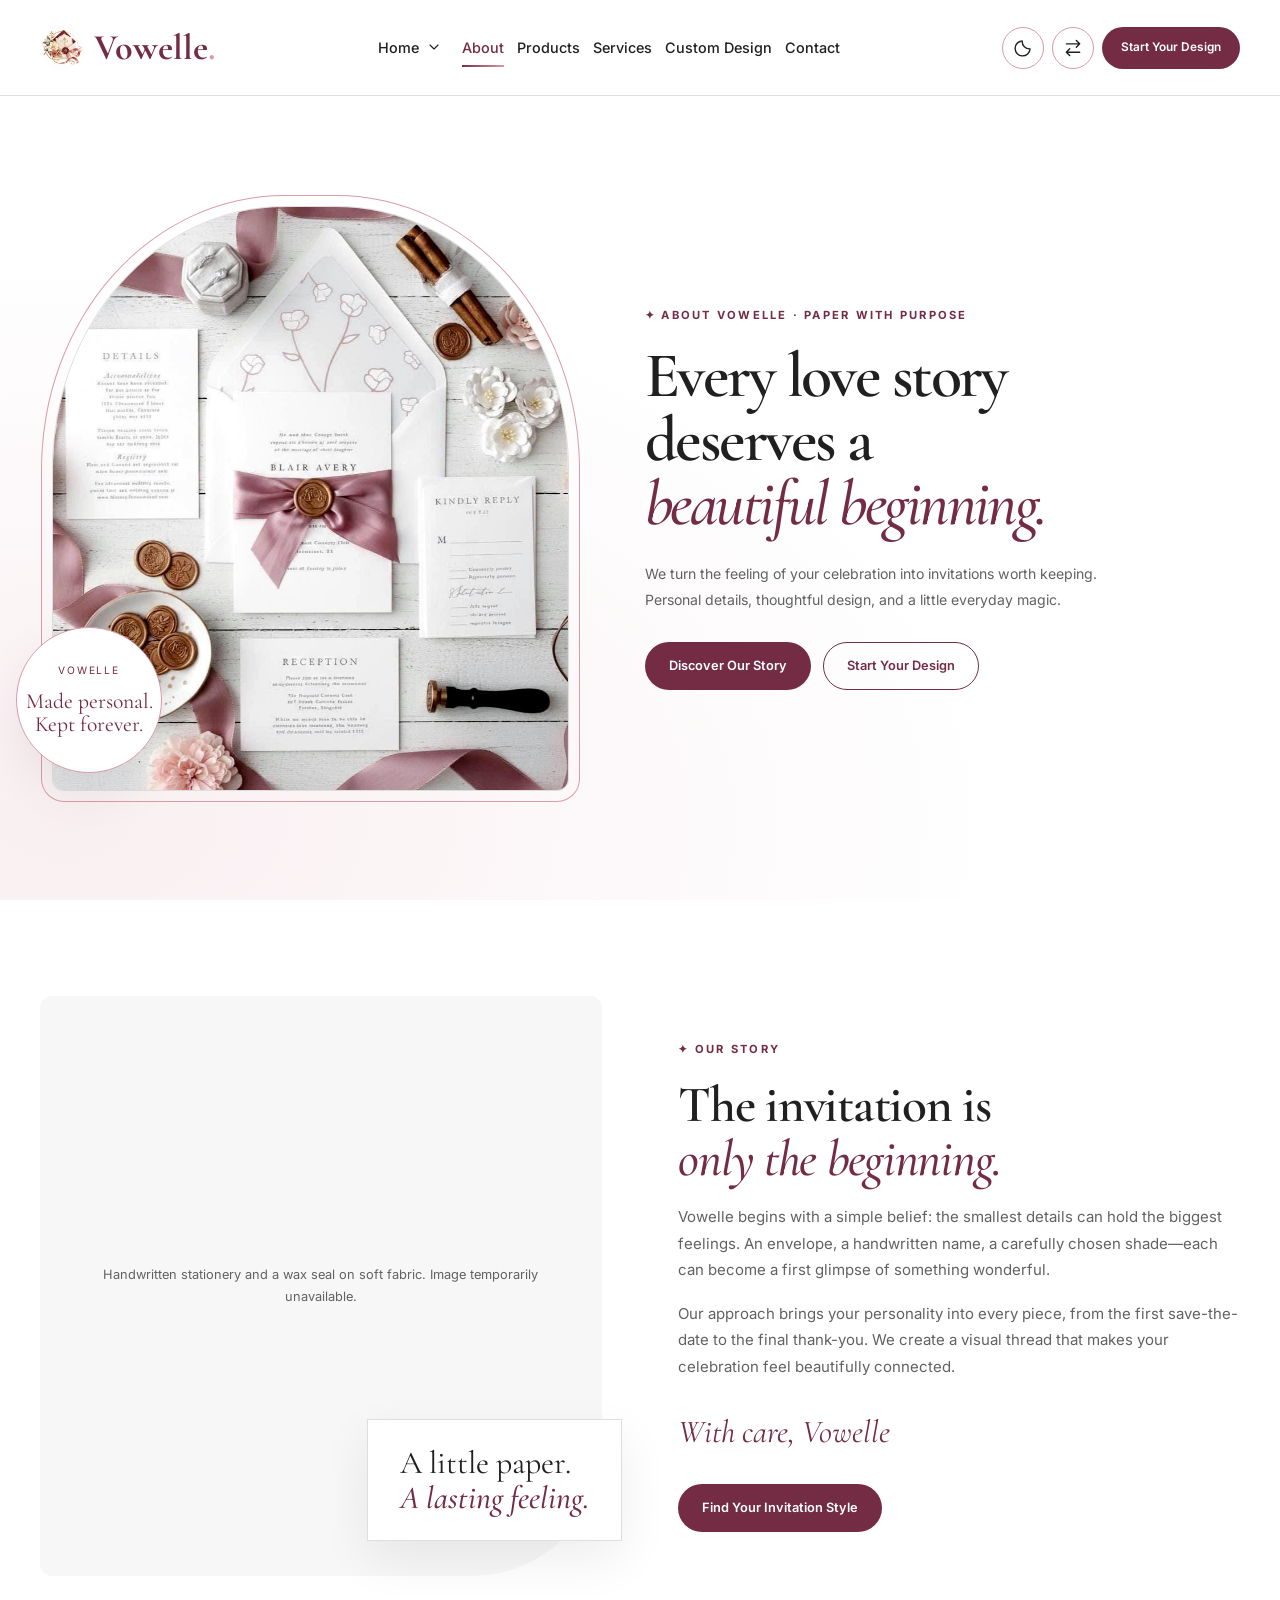
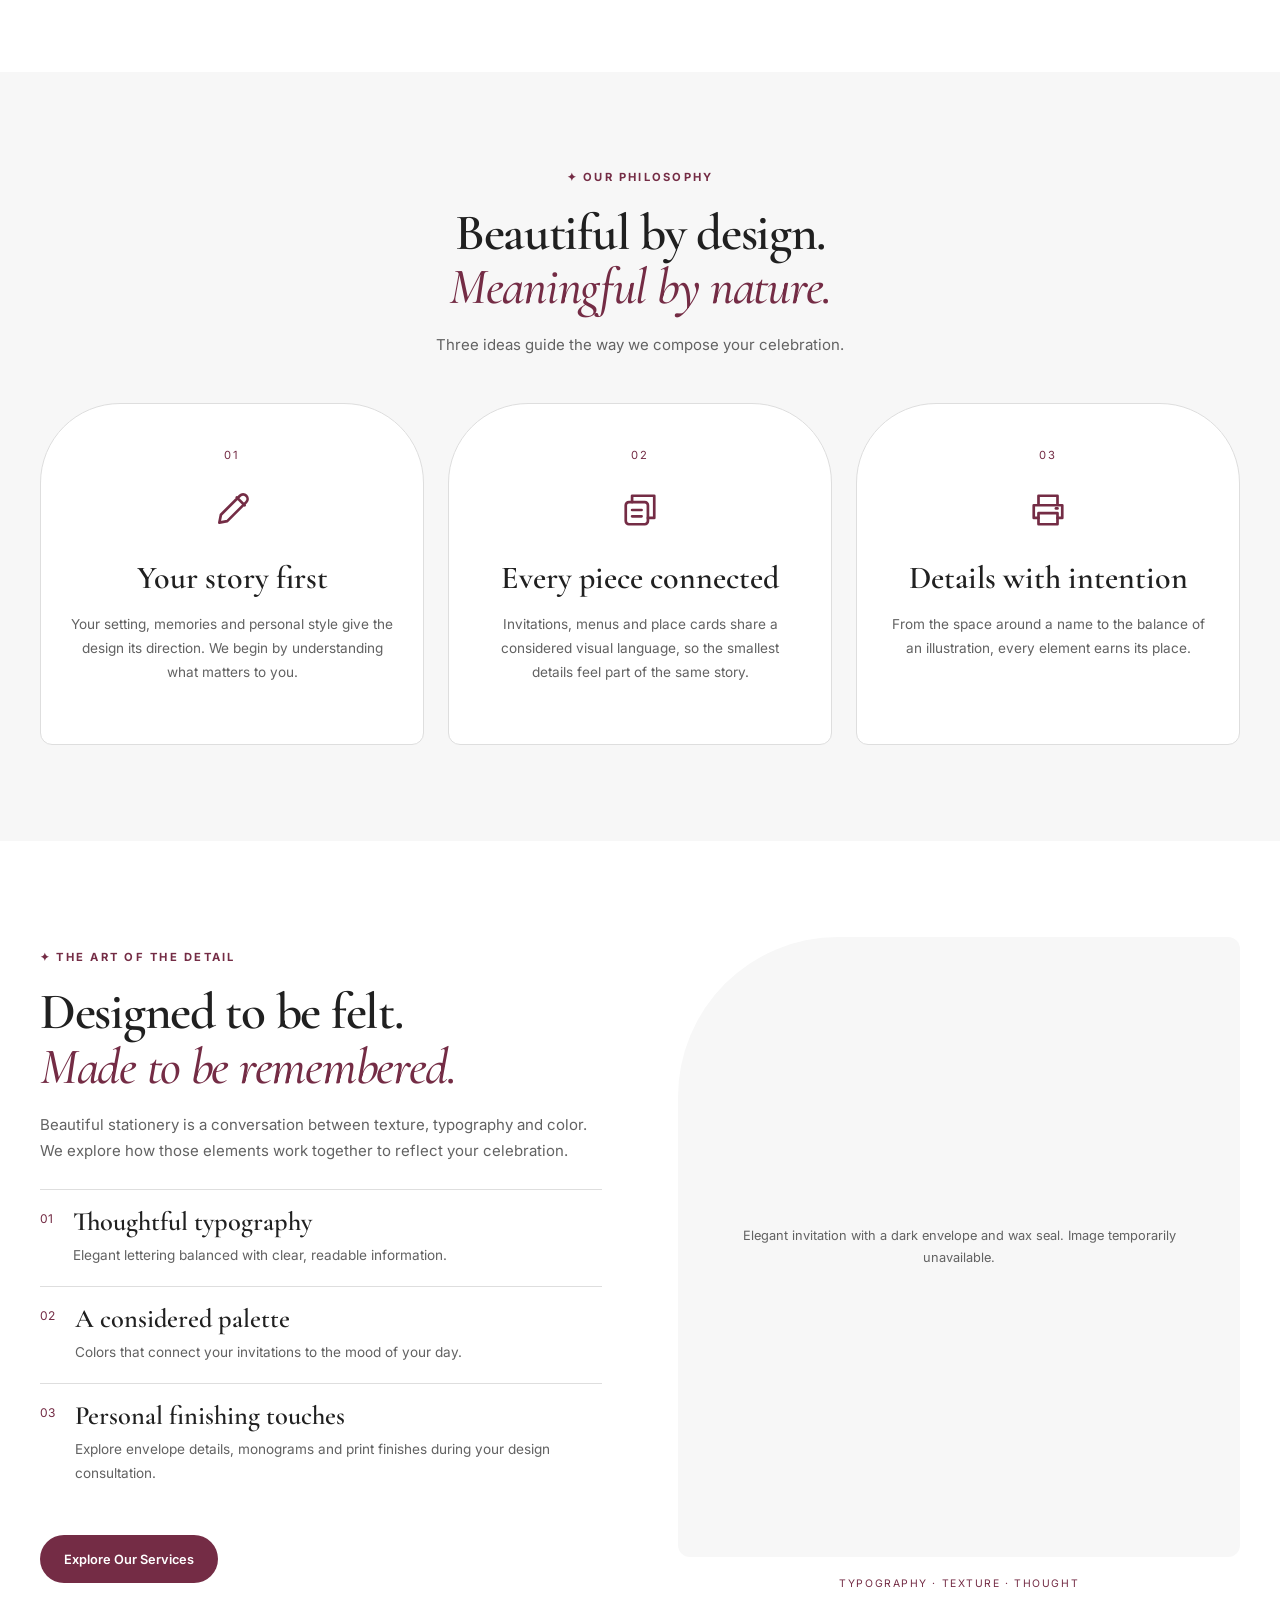
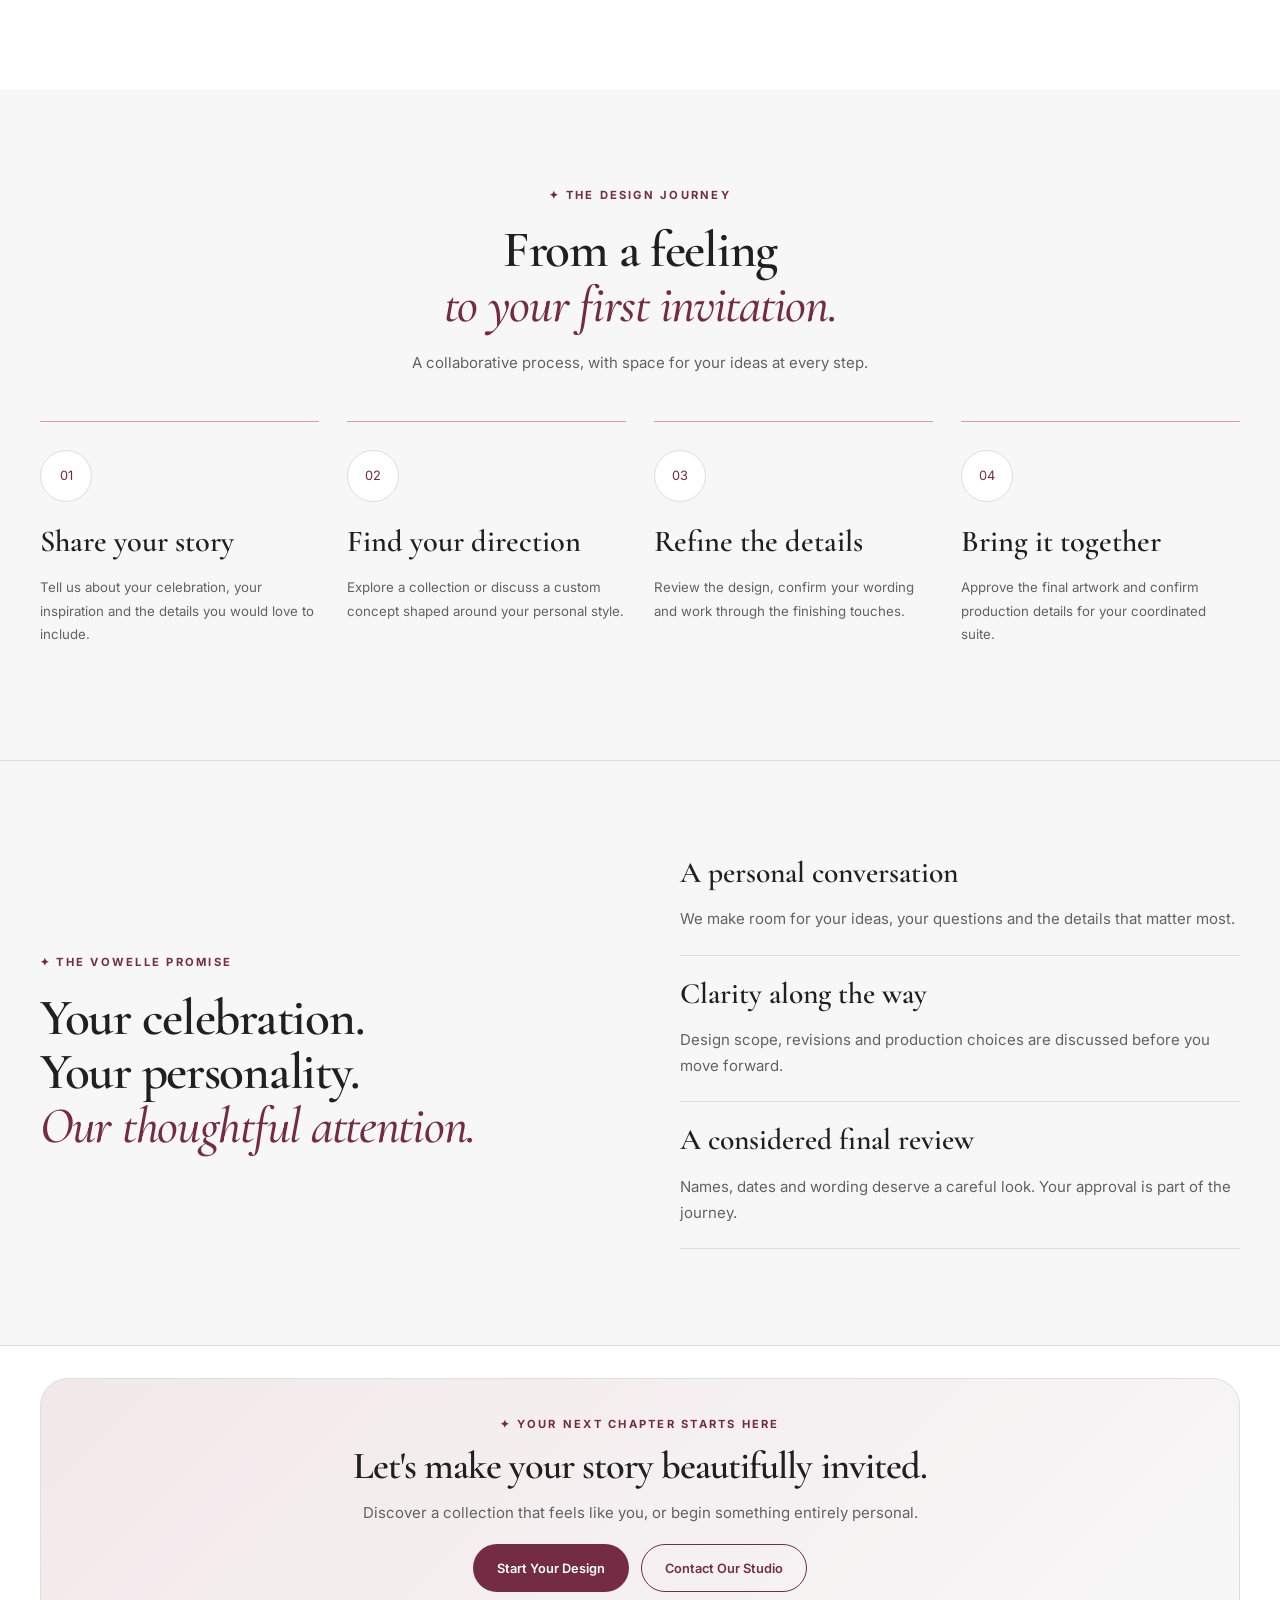
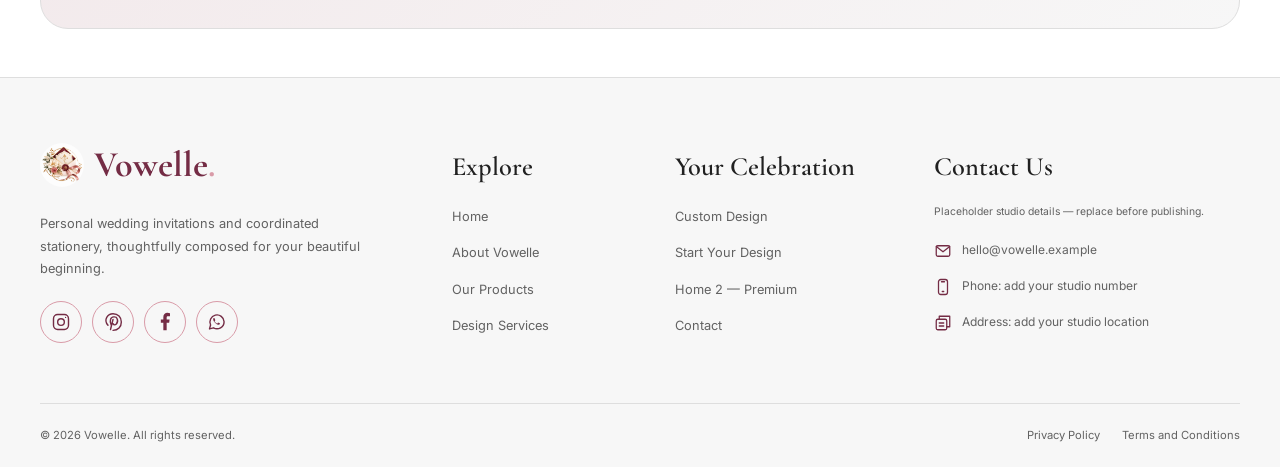
==== about.html @ f55ab5c3 "Vowelle wesite" ====
<!DOCTYPE html>
<html lang="en" dir="ltr" data-theme="light">

<head>
    <meta charset="UTF-8">
    <meta name="viewport" content="width=device-width, initial-scale=1">
    <meta name="description"
        content="Discover the story, design philosophy and thoughtful craft behind Vowelle wedding invitations and coordinated stationery.">
    <meta name="theme-color" content="#742C45">
    <title>About Vowelle — The Heart Behind Your Invitation</title>
    <link rel="icon" type="image/png" href="images/logo.png">
    <link rel="preconnect" href="https://fonts.googleapis.com">
    <link rel="preconnect" href="https://fonts.gstatic.com" crossorigin>
    <link
        href="https://fonts.googleapis.com/css2?family=Cormorant+Garamond:wght@400;500;600;700&family=Inter:wght@400;500;600;700&display=swap"
        rel="stylesheet">
    <link rel="stylesheet" href="about.css">
    <script src="about.js" defer></script>
</head>

<body>
    <a class="skip-link" href="#main">Skip to content</a>
    <!-- Shared inline SVG shapes -->
    <svg class="svg-library" xmlns="http://www.w3.org/2000/svg" aria-hidden="true">
        <symbol id="logo" viewBox="0 0 64 64">
            <rect x="7" y="24" width="50" height="32" rx="5" fill="none" stroke="currentColor" stroke-width="2.3" />
            <path d="m8 27 24 17 24-17M8 53l17-15m31 15L39 38" fill="none" stroke="currentColor" stroke-width="2.3" />
            <path d="M32 25V8m0 11C18 19 19 5 32 12m0 4C46 16 45 3 32 9" fill="none" stroke="var(--secondary)"
                stroke-width="2.3" stroke-linecap="round" stroke-linejoin="round" />
        </symbol>
        <symbol id="arrow" viewBox="0 0 24 24">
            <path d="M4 12h16m-6-6 6 6-6 6" />
        </symbol>
        <symbol id="chevron" viewBox="0 0 24 24">
            <path d="m6 9 6 6 6-6" />
        </symbol>
        <symbol id="sun" viewBox="0 0 24 24">
            <circle cx="12" cy="12" r="4" />
            <path d="M12 2v2m0 16v2M2 12h2m16 0h2M5 5l1.5 1.5m11 11L19 19M5 19l1.5-1.5m11-11L19 5" />
        </symbol>
        <symbol id="moon" viewBox="0 0 24 24">
            <path d="M20.5 13A9 9 0 0 1 11 3.5 9 9 0 1 0 20.5 13Z" />
        </symbol>
        <symbol id="direction" viewBox="0 0 24 24">
            <path d="M4 7h16m-4-4 4 4-4 4M20 17H4m4-4-4 4 4 4" />
        </symbol>
        <symbol id="menu" viewBox="0 0 24 24">
            <path d="M4 6h16M4 12h16M4 18h16" />
        </symbol>
        <symbol id="pen" viewBox="0 0 24 24">
            <path d="m15 4 5 5M4 20l5-1L21 7a2 2 0 0 0-4-4L5 15l-1 5Z" />
        </symbol>
        <symbol id="suite" viewBox="0 0 24 24">
            <rect x="3" y="7" width="14" height="14" rx="2" />
            <path d="M7 7V3h14v14h-4M7 12h6M7 16h6" />
        </symbol>
        <symbol id="phone" viewBox="0 0 24 24">
            <rect x="6" y="2" width="12" height="20" rx="3" />
            <path d="M10 5h4M11 18h2" />
        </symbol>
        <symbol id="print" viewBox="0 0 24 24">
            <path d="M6 9V3h12v6M6 17H3V9h18v8h-3" />
            <rect x="6" y="14" width="12" height="7" />
            <path d="M17 11h1" />
        </symbol>
        <symbol id="mail" viewBox="0 0 24 24">
            <rect x="3" y="5" width="18" height="14" rx="2" />
            <path d="m3 6 9 7 9-7" />
        </symbol>
        <symbol id="instagram" viewBox="0 0 24 24">
            <rect x="3" y="3" width="18" height="18" rx="5" />
            <circle cx="12" cy="12" r="4" />
            <circle cx="17.5" cy="6.5" r=".8" fill="currentColor" stroke="none" />
        </symbol>
        <symbol id="pinterest" viewBox="0 0 24 24">
            <path
                d="M9 21l3-12m-2 7c-1-2-2-4-1-7 1-4 7-4 8-1 2 5-3 10-5 6M6 16C0 9 6 2 12 2c6 0 10 4 10 10s-4 10-10 10" />
        </symbol>
        <symbol id="facebook" viewBox="0 0 24 24">
            <path d="M14 22v-9h3l.5-4H14V6.5c0-1 .5-1.5 1.5-1.5H18V1.5L15 1c-3 0-5 2-5 5v3H7v4h3v9" fill="currentColor"
                stroke="none" />
        </symbol>
        <symbol id="whatsapp" viewBox="0 0 24 24">
          <path d="M20.5 11.6a8.5 8.5 0 0 1-12.7 7.4L3 20.3l1.3-4.7A8.5 8.5 0 1 1 20.5 11.6Z"
                fill="none"
                stroke="currentColor"
                stroke-width="1.7"
                stroke-linecap="round"
                stroke-linejoin="round"/>
          <path d="M8.3 7.3c-.3 0-.9.5-.9 1.4 0 2.5 3.4 6 6 6.6.9.2 1.8-.3 2.1-1 .1-.3.1-.5-.2-.7l-1.6-.8c-.3-.1-.4-.1-.6.2l-.6.7c-.2.2-.4.2-.7.1-1-.4-2.2-1.5-2.6-2.3-.1-.3-.1-.4.1-.6l.5-.6c.2-.2.2-.4.1-.6l-.7-1.9c-.2-.4-.5-.5-.9-.5Z"
                fill="currentColor"
                stroke="none"/>
        </symbol>
    </svg>
    <header class="site-header" id="siteHeader">
        <div class="header-inner container">
            <a class="brand" href="index.html" aria-label="Vowelle home">
                <img class="brand-logo" src="images/logo.png" alt="" aria-hidden="true">
                <span class="brand-copy">
                    <strong>Vowelle<span>.</span></strong>
                    <small>Your Story, Beautifully Invited.</small>
                </span>
            </a>
            <nav class="navigation" id="navigation" aria-label="Main navigation">
                <div class="home-group">
                    <a class="nav-link" href="index.html">Home</a>
                    <button class="dropdown-toggle" id="homeToggle" type="button" aria-label="Open Home pages"
                        aria-expanded="false" aria-controls="homeDropdown">
                        <svg class="icon" aria-hidden="true">
                            <use href="#chevron" />
                        </svg>
                    </button>
                    <div class="home-dropdown" id="homeDropdown" hidden>
                        <a href="index.html">Home 1 — Classic</a>
                        <a href="home2.html">Home 2 — Premium <span class="badge">PREMIUM</span></a>
                    </div>
                </div>
                <a class="nav-link active" href="about.html" aria-current="page">About</a>
                <a class="nav-link" href="products.html">Products</a>
                <a class="nav-link" href="service.html">Services</a>
                <a class="nav-link" href="custom-design.html">Custom Design</a>
                <a class="nav-link" href="contact.html">Contact</a>
                <a class="button primary mobile-nav-cta" href="start-design.html">Start Your Design</a>
            </nav>
            <div class="header-actions">
                <button class="icon-button" id="themeToggle" type="button" aria-label="Switch to dark mode"
                    aria-pressed="false">
                    <svg class="icon" aria-hidden="true">
                        <use id="themeIcon" href="#moon" />
                    </svg>
                </button>
                <button class="icon-button" id="directionToggle" type="button"
                    aria-label="Switch to right-to-left layout" aria-pressed="false" title="LTR">
                    <svg class="icon" aria-hidden="true">
                        <use href="#direction" />
                    </svg>
                </button>
                <a class="button primary header-cta" href="start-design.html">Start Your Design</a>
                <button class="icon-button mobile-toggle" id="menuToggle" type="button" aria-label="Open navigation"
                    aria-expanded="false" aria-controls="navigation">
                    <svg class="icon" aria-hidden="true">
                        <use href="#menu" />
                    </svg>
                </button>
            </div>
        </div>
    </header>
    <main id="main">
        <!-- 1. Full-viewport hero -->
        <section class="about-hero" aria-labelledby="heroTitle">
            <div class="container about-hero-grid">
                <div class="about-hero-copy">
                    <p class="eyebrow">✦ About Vowelle · Paper with purpose</p>
                    <h1 id="heroTitle">Every love story<br>deserves a<br><em>beautiful beginning.</em></h1>
                    <p class="lead">We turn the feeling of your celebration into invitations worth keeping. Personal
                        details, thoughtful design, and a little everyday magic.</p>
                    <div class="button-row"><a class="button primary" href="#our-story">Discover Our Story</a><a
                            class="button secondary" href="start-design.html">Start Your Design</a></div>
                </div>
                <div class="about-hero-art">
                    <div class="image-wrap about-hero-photo"><img
                            src="./images/luxy wed.jpg"
                            alt="Elegant wedding invitation with delicate lettering and a wax seal" width="1000"
                            height="1200" fetchpriority="high"></div>
                    <div class="about-seal" aria-hidden="true">VOWELLE<span>Made personal.<br>Kept forever.</span></div>
                </div>
            </div>
        </section>
        <!-- 2. Our story -->
        <section class="section" id="our-story" aria-labelledby="storyTitle">
            <div class="container about-split">
                <div class="story-composition reveal">
                    <div class="image-wrap story-photo"><img
                            src="https://images.pexels.com/photos/10633532/pexels-photo-10633532.jpeg?auto=compress&amp;cs=tinysrgb&amp;w=1400"
                            alt="Handwritten stationery and a wax seal on soft fabric" width="1000" height="1200"
                            loading="lazy"></div>
                    <div class="story-label">A little paper.<br><em>A lasting feeling.</em></div>
                </div>
                <div class="reveal">
                    <p class="eyebrow">✦ Our story</p>
                    <h2 id="storyTitle">The invitation is<br><em>only the beginning.</em></h2>
                    <p>Vowelle begins with a simple belief: the smallest details can hold the biggest feelings. An
                        envelope, a handwritten name, a carefully chosen shade—each can become a first glimpse of
                        something wonderful.</p>
                    <p>Our approach brings your personality into every piece, from the first save-the-date to the final
                        thank-you. We create a visual thread that makes your celebration feel beautifully connected.</p>
                    <div class="signature">With care, Vowelle</div>
                    <a class="button primary" href="products.html">Find Your Invitation Style</a>
                </div>
            </div>
        </section>
        <!-- 3. Design philosophy -->
        <section class="section soft-section" aria-labelledby="philosophyTitle">
            <div class="container">
                <div class="section-heading centered reveal">
                    <p class="eyebrow">✦ Our philosophy</p>
                    <h2 id="philosophyTitle">Beautiful by design.<br><em>Meaningful by nature.</em></h2>
                    <p>Three ideas guide the way we compose your celebration.</p>
                </div>
                <div class="about-three grid">
                    <article class="principle reveal"><span class="principle-number">01</span><svg class="service-icon"
                            aria-hidden="true">
                            <use href="#pen" />
                        </svg>
                        <h3>Your story first</h3>
                        <p>Your setting, memories and personal style give the design its direction. We begin by
                            understanding what matters to you.</p>
                    </article>
                    <article class="principle reveal"><span class="principle-number">02</span><svg class="service-icon"
                            aria-hidden="true">
                            <use href="#suite" />
                        </svg>
                        <h3>Every piece connected</h3>
                        <p>Invitations, menus and place cards share a considered visual language, so the smallest
                            details feel part of the same story.</p>
                    </article>
                    <article class="principle reveal"><span class="principle-number">03</span><svg class="service-icon"
                            aria-hidden="true">
                            <use href="#print" />
                        </svg>
                        <h3>Details with intention</h3>
                        <p>From the space around a name to the balance of an illustration, every element earns its
                            place.</p>
                    </article>
                </div>
            </div>
        </section>
        <!-- 4. The craft -->
        <section class="section" aria-labelledby="craftTitle">
            <div class="container about-split">
                <div class="reveal">
                    <p class="eyebrow">✦ The art of the detail</p>
                    <h2 id="craftTitle">Designed to be felt.<br><em>Made to be remembered.</em></h2>
                    <p>Beautiful stationery is a conversation between texture, typography and color. We explore how
                        those elements work together to reflect your celebration.</p>
                    <ul class="craft-list">
                        <li><span>01</span>
                            <div>
                                <h3>Thoughtful typography</h3>
                                <p>Elegant lettering balanced with clear, readable information.</p>
                            </div>
                        </li>
                        <li><span>02</span>
                            <div>
                                <h3>A considered palette</h3>
                                <p>Colors that connect your invitations to the mood of your day.</p>
                            </div>
                        </li>
                        <li><span>03</span>
                            <div>
                                <h3>Personal finishing touches</h3>
                                <p>Explore envelope details, monograms and print finishes during your design
                                    consultation.</p>
                            </div>
                        </li>
                    </ul><a class="button primary" href="service.html">Explore Our Services</a>
                </div>
                <div class="craft-composition reveal">
                    <div class="image-wrap craft-photo"><img
                            src="https://images.pexels.com/photos/13106764/pexels-photo-13106764.jpeg?auto=compress&amp;cs=tinysrgb&amp;w=1400"
                            alt="Elegant invitation with a dark envelope and wax seal" width="1000" height="1200"
                            loading="lazy"></div><span class="craft-caption">Typography · Texture · Thought</span>
                </div>
            </div>
        </section>
        <!-- 5. Design journey -->
        <section class="section soft-section" aria-labelledby="processTitle">
            <div class="container">
                <div class="section-heading centered reveal">
                    <p class="eyebrow">✦ The design journey</p>
                    <h2 id="processTitle">From a feeling<br><em>to your first invitation.</em></h2>
                    <p>A collaborative process, with space for your ideas at every step.</p>
                </div>
                <ol class="about-process grid">
                    <li class="process-step reveal"><span>01</span>
                        <h3>Share your story</h3>
                        <p>Tell us about your celebration, your inspiration and the details you would love to include.
                        </p>
                    </li>
                    <li class="process-step reveal"><span>02</span>
                        <h3>Find your direction</h3>
                        <p>Explore a collection or discuss a custom concept shaped around your personal style.</p>
                    </li>
                    <li class="process-step reveal"><span>03</span>
                        <h3>Refine the details</h3>
                        <p>Review the design, confirm your wording and work through the finishing touches.</p>
                    </li>
                    <li class="process-step reveal"><span>04</span>
                        <h3>Bring it together</h3>
                        <p>Approve the final artwork and confirm production details for your coordinated suite.</p>
                    </li>
                </ol>
            </div>
        </section>
        <!-- 7. Our promise -->
        <section class="section about-promise" aria-labelledby="promiseTitle">
            <div class="container promise-grid">
                <div class="reveal">
                    <p class="eyebrow">✦ The Vowelle promise</p>
                    <h2 id="promiseTitle">Your celebration.<br>Your personality.<br><em>Our thoughtful attention.</em>
                    </h2>
                </div>
                <div class="promise-items reveal">
                    <article>
                        <h3>A personal conversation</h3>
                        <p>We make room for your ideas, your questions and the details that matter most.</p>
                    </article>
                    <article>
                        <h3>Clarity along the way</h3>
                        <p>Design scope, revisions and production choices are discussed before you move forward.</p>
                    </article>
                    <article>
                        <h3>A considered final review</h3>
                        <p>Names, dates and wording deserve a careful look. Your approval is part of the journey.</p>
                    </article>
                </div>
            </div>
        </section>
        <!-- 8. Closing invitation -->
        <section class="final-section" aria-labelledby="finalTitle">
            <div class="container final-grid">
                <div class="final-copy reveal">
                        <p class="eyebrow">✦ Your next chapter starts here</p>
                        <h2 id="finalTitle">Let's make your story beautifully invited.</h2>
                        <p>Discover a collection that feels like you, or begin something entirely personal.</p>
                        <div class="button-row">
                            <a class="button primary" href="start-design.html">Start Your Design</a>
                            <a class="button secondary" href="contact.html">Contact Our Studio</a>
                        </div>
                </div>
            </div>
        </section>
    </main>
    <footer class="site-footer">
        <div class="container footer-grid">
            <div class="footer-brand">
                <a class="brand" href="index.html" aria-label="Vowelle home">
                    <img class="brand-logo" src="images/logo.png" alt="" aria-hidden="true">
                    <span class="brand-copy">
                        <strong>Vowelle<span>.</span></strong>
                        <small>Your Story, Beautifully Invited.</small>
                    </span>
                </a>
                <p>Personal wedding invitations and coordinated stationery, thoughtfully composed for your beautiful
                    beginning.
                </p>
                <!-- Replace data-url values with your own verified social URLs. -->
                <div class="social-links" aria-label="Social links">
                    <a class="social-link" href="#socialNotice" data-url="" data-name="Instagram"
                        aria-label="Instagram — destination pending">
                        <svg class="icon" aria-hidden="true">
                            <use href="#instagram" />
                        </svg>
                    </a>
                    <a class="social-link" href="#socialNotice" data-url="" data-name="Pinterest"
                        aria-label="Pinterest — destination pending">
                        <svg class="icon" aria-hidden="true">
                            <use href="#pinterest" />
                        </svg>
                    </a>
                    <a class="social-link" href="#socialNotice" data-url="" data-name="Facebook"
                        aria-label="Facebook — destination pending">
                        <svg class="icon" aria-hidden="true">
                            <use href="#facebook" />
                        </svg>
                    </a>
                    <a class="social-link" href="#socialNotice" data-url="" data-name="WhatsApp"
                        aria-label="WhatsApp — destination pending">
                        <svg class="icon" aria-hidden="true">
                            <use href="#whatsapp" />
                        </svg>
                    </a>
                </div>
            </div>
            <div>
                <h3>Explore</h3>
                <ul class="footer-links">
                    <li><a href="index.html">Home</a></li>
                    <li><a href="about.html">About Vowelle</a></li>
                    <li><a href="products.html">Our Products</a></li>
                    <li><a href="service.html">Design Services</a></li>
                </ul>
            </div>
            <div>
                <h3>Your Celebration</h3>
                <ul class="footer-links">
                    <li><a href="custom-design.html">Custom Design</a></li>
                    <li><a href="start-design.html">Start Your Design</a></li>
                    <li><a href="home2.html">Home 2 — Premium</a></li>
                    <li><a href="contact.html">Contact</a></li>
                </ul>
            </div>
            <div>
                <h3>Contact Us</h3>
                <p class="placeholder-note">Placeholder studio details — replace before publishing.</p>
                <ul class="contact-list">
                    <li><svg class="icon" aria-hidden="true">
                            <use href="#mail" />
                        </svg><a href="mailto:hello@vowelle.example">hello@vowelle.example</a></li>
                    <li><svg class="icon" aria-hidden="true">
                            <use href="#phone" />
                        </svg><span>Phone: add your studio number</span></li>
                    <li><svg class="icon" aria-hidden="true">
                            <use href="#suite" />
                        </svg><span>Address: add your studio location</span></li>
                </ul>
            </div>
        </div>
        <div class="container footer-bottom">
            <p>© <span id="year">2026</span> Vowelle. All rights reserved.</p>
            <div><a href="privacy-policy.html">Privacy Policy</a><a href="terms.html">Terms and Conditions</a></div>
        </div>
    </footer>
</body>

</html>
---- about.css ----
:root {
    --primary: #742c45;
    --secondary: #d99ba8;
    --bg: #ffffff;
    --bg-alt: #f7f7f7;
    --card: #ffffff;
    --text: #202020;
    --muted: #626262;
    --border: #dedede;
    --header-bg: #ffffff;
    --footer-bg: #f7f7f7;
    --accent-text: #742c45;
    --shadow: 0 18px 50px rgb(0 0 0 / 7%);
    --gradient: linear-gradient(135deg, var(--primary), var(--secondary));
    --header-height: 96px;
}

[data-theme="dark"] {
    --bg: #111111;
    --bg-alt: #191919;
    --card: #202020;
    --text: #f5f5f5;
    --muted: #bcbcbc;
    --border: #393939;
    --header-bg: #111111;
    --footer-bg: #191919;
    --accent-text: #d99ba8;
    --shadow: 0 18px 50px rgb(0 0 0 / 25%);
    color-scheme: dark;
}

* {
    box-sizing: border-box;
}

html {
    scroll-behavior: smooth;
    scroll-padding-top: calc(var(--header-height) + 16px);
}

body {
    margin: 0;
    background: var(--bg);
    color: var(--text);
    font-family: "Inter", sans-serif;
    font-size: 15px;
    line-height: 1.75;
}

button,
a {
    -webkit-tap-highlight-color: transparent;
}

button {
    font: inherit;
    cursor: pointer;
}

a {
    color: inherit;
    text-decoration: none;
}

img {
    display: block;
    width: 100%;
    height: 100%;
    object-fit: cover;
}

svg {
    flex-shrink: 0;
}

button,
a,
.image-wrap,
.service-card {
    transition: background-color .25s, color .25s, border-color .25s,
        box-shadow .25s, transform .25s;
}

:focus-visible {
    outline: 3px solid var(--accent-text);
    outline-offset: 5px;
}

[hidden] {
    display: none !important;
}

.svg-library {
    position: absolute;
    width: 0;
    height: 0;
    overflow: hidden;
}

.sr-only {
    position: absolute;
    width: 1px;
    height: 1px;
    padding: 0;
    margin: -1px;
    overflow: hidden;
    clip: rect(0, 0, 0, 0);
    white-space: nowrap;
    border: 0;
}

.skip-link {
    position: fixed;
    inset-block-start: 10px;
    inset-inline-start: 10px;
    transform: translateY(-160%);
    padding: 10px 20px;
    background: var(--primary);
    color: white;
    z-index: 200;
}

.skip-link:focus {
    transform: translateY(0);
}

.container {
    width: min(1200px, calc(100% - 64px));
    margin-inline: auto;
}

h1,
h2,
h3 {
    margin: 0;
    font-family: "Cormorant Garamond", Georgia, serif;
    line-height: 1.06;
    font-weight: 600;
}

h1 {
    font-size: clamp(3.2rem, 5.5vw, 5.8rem);
    letter-spacing: -.045em;
}

h2 {
    font-size: clamp(2.7rem, 4vw, 4.4rem);
    letter-spacing: -.025em;
}

h3 {
    font-size: 1.85rem;
}

em {
    color: var(--accent-text);
    font-weight: 500;
}

p {
    color: var(--muted);
    margin: 18px 0;
}

.icon,
.service-icon {
    width: 22px;
    height: 22px;
    fill: none;
    stroke: currentColor;
    stroke-width: 1.7;
    stroke-linecap: round;
    stroke-linejoin: round;
}

.eyebrow {
    margin: 0 0 18px;
    color: var(--accent-text);
    font-size: .7rem;
    font-weight: 700;
    letter-spacing: .2em;
    text-transform: uppercase;
}

.button {
    min-height: 48px;
    padding: 12px 23px;
    border: 1px solid transparent;
    border-radius: 999px;
    display: inline-flex;
    justify-content: center;
    align-items: center;
    gap: 10px;
    font-size: .8rem;
    font-weight: 600;
    line-height: 1.5;
    text-align: center;
}

.primary {
    background: var(--primary);
    color: #ffffff;
}

.primary:hover,
.primary:active {
    background: var(--secondary);
    color: #202020;
}

.secondary {
    border-color: var(--accent-text);
    color: var(--accent-text);
    background: transparent;
}

.secondary:hover,
.secondary:active {
    background: var(--secondary);
    color: #202020;
    border-color: var(--secondary);
}

.button-row {
    display: flex;
    flex-wrap: wrap;
    gap: 12px;
    margin-block-start: 28px;
}

.text-link {
    display: inline-flex;
    align-items: center;
    justify-content: space-between;
    gap: 16px;
    color: var(--accent-text);
    font-size: .8rem;
    font-weight: 600;
    padding-block: 6px;
}

.text-link:hover {
    text-decoration: underline;
    text-underline-offset: 5px;
}

/* Header */
.site-header {
    position: sticky;
    inset-block-start: 0;
    z-index: 100;
    background: var(--header-bg);
    border-block-end: 1px solid var(--border);
}

.header-inner {
    margin-inline: auto;
    min-height: 95px;
    display: flex;
    gap: 22px;
    align-items: center;
    justify-content: space-between;
}

.brand {
    display: inline-flex;
    align-items: center;
    gap: 10px;
    flex-shrink: 0;
}

.brand-logo {
    width: 58px;
    height: 58px;
    object-fit: cover;
    border-radius: 50%;
    background: #ffffff;
}

.brand-copy {
    display: flex;
    flex-direction: column;
    justify-content: center;
    align-items: flex-start;
    line-height: 1;
}

.brand-copy strong {
    font-family: "Cormorant Garamond", Georgia, serif;
    color: var(--accent-text);
    font-size: 2.5rem;
    font-weight: 700;
    line-height: 1;
    margin: 0;
}

.brand-copy strong span {
    color: var(--secondary);
}

.brand-copy small {
    color: var(--muted);
    font-size: .6rem;
    font-weight: 700;
    letter-spacing: .02em;
    margin-block-start: 4px;
    line-height: 1.2;
}

.navigation {
    display: flex;
    align-items: center;
    gap: 19px;
}

.nav-link {
    position: relative;
    font-size: .9rem;
    font-weight: 500;
    white-space: nowrap;
    padding-block: 12px;
}

.nav-link::after {
    content: "";
    position: absolute;
    inset-inline: 0;
    inset-block-end: 5px;
    height: 2px;
    background: var(--gradient);
    transform: scaleX(0);
    transition: transform .25s;
}

.nav-link:hover,
.nav-link.active {
    color: var(--accent-text);
}

.nav-link:hover::after,
.nav-link.active::after {
    transform: scaleX(1);
}

.home-group {
    position: relative;
    display: flex;
    align-items: center;
}

.dropdown-toggle {
    padding: 0;
    width: 30px;
    height: 44px;
    border: 0;
    color: var(--text);
    background: transparent;
    display: grid;
    place-items: center;
}

.dropdown-toggle .icon {
    width: 16px;
    height: 16px;
}

.dropdown-toggle[aria-expanded="true"] .icon {
    transform: rotate(180deg);
}

.home-dropdown {
    position: absolute;
    inset-block-start: calc(100% + 8px);
    inset-inline-start: 0;
    width: 260px;
    padding: 8px;
    border: 1px solid var(--border);
    border-radius: 14px;
    background: var(--card);
    box-shadow: var(--shadow);
}

.home-dropdown a {
    display: flex;
    align-items: center;
    gap: 8px;
    padding: 12px;
    font-size: .78rem;
    border-radius: 8px;
}

.home-dropdown a:hover,
.home-dropdown a:focus-visible {
    background: var(--bg-alt);
    color: var(--accent-text);
}

.badge {
    font-size: .5rem;
    padding: 3px 6px;
    border-radius: 4px;
    color: #202020;
    background: var(--secondary);
}

.header-actions {
    display: flex;
    align-items: center;
    gap: 8px;
}

.icon-button {
    width: 42px;
    height: 42px;
    padding: 0;
    display: grid;
    place-items: center;
    border: 1px solid var(--border);
    border-radius: 50%;
    background: transparent;
    color: var(--text);
    flex-shrink: 0;
}

#themeToggle,
#directionToggle {
    background: transparent;
    border-color: var(--secondary);
}

#themeToggle:hover,
#directionToggle:hover {
    background: var(--secondary);
    border-color: var(--secondary);
    color: #202020;
}

.icon-button:hover {
    background: var(--secondary);
    border-color: var(--secondary);
    color: #202020;
}

.icon-button .icon {
    width: 20px;
    height: 20px;
}

.header-cta {
    min-height: 42px;
    padding: 10px 18px;
    font-size: .74rem;
    white-space: nowrap;
}

.mobile-nav-cta {
    display: none;
}

.mobile-toggle {
    display: none;
}

/* Hero */
.hero {
    min-height: calc(100svh - var(--header-height));
    display: flex;
    align-items: center;
    position: relative;
    padding-block: 45px;
    overflow: hidden;
    background: var(--bg-alt);
}

.hero-grid {
    display: grid;
    grid-template-columns: 1.05fr 1fr;
    gap: 70px;
    align-items: center;
}

.hero-copy {
    padding-block: 22px;
}

.lead {
    max-width: 510px;
    font-size: .95rem;
    line-height: 1.9;
    margin-block: 25px;
}

.hero-note {
    display: flex;
    align-items: center;
    gap: 10px;
    color: var(--muted);
    font-size: .7rem;
    margin-block-start: 27px;
}

.hero-note span {
    width: 30px;
    height: 1px;
    background: var(--accent-text);
}

.scroll-link {
    display: inline-flex;
    gap: 14px;
    align-items: center;
    font-size: .7rem;
    margin-block-start: 35px;
    color: var(--accent-text);
}

.scroll-link span {
    font-size: 1.3rem;
}

.hero-art {
    position: relative;
    padding: 15px 24px 32px;
}

.hero-art::before {
    content: "";
    position: absolute;
    inset: 0 0 50px 40px;
    border: 1px solid var(--secondary);
    border-radius: 230px 230px 5px 5px;
}

.image-wrap {
    overflow: hidden;
    position: relative;
    background: var(--card);
}

.image-wrap img {
    transition: transform .7s ease;
}

a.image-wrap {
    display: block;
}

a.image-wrap:hover img,
a.image-wrap:focus-visible img {
    transform: scale(1.045);
}

.hero-image {
    height: clamp(380px, 65svh, 690px);
    border-radius: 220px 220px 5px 5px;
}

.image-caption {
    position: absolute;
    inset-inline-start: -12px;
    inset-block-end: 0;
    padding: 18px 28px;
    border: 1px solid var(--border);
    background: var(--card);
    box-shadow: var(--shadow);
    font: 500 1.7rem/1.1 "Cormorant Garamond", Georgia, serif;
    transform: rotate(-4deg);
}

.vertical-label {
    position: absolute;
    inset-inline-end: -15px;
    inset-block-start: 30%;
    writing-mode: vertical-rl;
    font-size: .56rem;
    letter-spacing: .2em;
    color: var(--muted);
}

/* Sections and cards */
.section {
    padding-block: 96px;
}

.soft-section {
    background: var(--bg-alt);
}

.centered {
    text-align: center;
}

.section-heading {
    max-width: 700px;
    margin: 0 auto 45px;
}

.section-heading p:last-child {
    margin-block-end: 0;
}

.grid {
    display: grid;
    gap: 24px;
}

.collection-grid,
.services-grid {
    grid-template-columns: repeat(4, minmax(0, 1fr));
}

.collection-card {
    border: 1px solid var(--border);
    border-radius: 100px 100px 10px 10px;
    overflow: hidden;
    background: var(--card);
}

.collection-card .image-wrap {
    aspect-ratio: 4 / 5;
    border-radius: 100px 100px 0 0;
}

.card-copy {
    padding: 22px;
}

.card-number {
    display: block;
    color: var(--accent-text);
    font-size: .58rem;
    font-weight: 600;
    letter-spacing: .16em;
    margin-block-end: 12px;
}

.card-copy h3 {
    font-size: 1.75rem;
}

.card-copy p {
    font-size: .8rem;
    line-height: 1.8;
    margin-block: 14px;
}

.split-grid {
    display: grid;
    grid-template-columns: 1fr 1fr;
    gap: 80px;
    align-items: center;
}

.about-image {
    height: 640px;
    border-radius: 6px 170px 6px 6px;
}

.values,
.journey {
    padding: 0;
    list-style: none;
    margin-block: 28px;
}

.values li,
.journey li {
    display: flex;
    gap: 20px;
    padding-block: 16px;
    border-block-end: 1px solid var(--border);
}

.values li>span,
.journey li>span {
    color: var(--accent-text);
    font: 500 1.7rem "Cormorant Garamond", Georgia, serif;
}

.values h3,
.journey h3 {
    font-size: 1.5rem;
}

.values p,
.journey p {
    font-size: .8rem;
    margin: 5px 0 0;
}

.filters {
    display: flex;
    justify-content: center;
    flex-wrap: wrap;
    gap: 10px;
    margin-block-end: 36px;
}

.filter {
    min-height: 44px;
    padding: 10px 22px;
    color: var(--muted);
    background: transparent;
    border: 1px solid var(--border);
    border-radius: 999px;
    font-size: .8rem;
}

.filter.active {
    background: var(--primary);
    color: white;
    border-color: var(--primary);
}

.filter:hover {
    background: var(--secondary);
    color: #202020;
    border-color: var(--secondary);
}

.product-grid,
.testimonial-grid,
.journal-grid {
    grid-template-columns: repeat(3, minmax(0, 1fr));
}

.product-card,
.journal-card {
    border: 1px solid var(--border);
    border-radius: 10px;
    overflow: hidden;
    background: var(--card);
}

.product-card .image-wrap,
.journal-card .image-wrap {
    aspect-ratio: 4 / 3;
}

.empty-state {
    text-align: center;
    padding: 30px;
    border: 1px dashed var(--border);
}

.service-card {
    padding: 32px 24px;
    background: var(--card);
    border: 1px solid var(--border);
    border-radius: 12px;
}

.service-card:hover,
.service-card:focus-within {
    transform: translateY(-5px);
    border-color: var(--secondary);
    box-shadow: var(--shadow);
}

.service-icon {
    width: 38px;
    height: 38px;
    color: var(--accent-text);
    margin-block-end: 25px;
}

.service-card h3 {
    font-size: 1.7rem;
}

.service-card p {
    font-size: .8rem;
    margin-block-end: 0;
}

.section-action {
    margin-block-start: 35px;
}

.journey-image {
    height: 640px;
    border-radius: 170px 6px 6px 6px;
}

.journey li {
    padding-block: 19px;
}

.testimonial {
    margin: 0;
    padding: 32px;
    text-align: center;
    background: var(--card);
    border: 1px solid var(--border);
    border-radius: 12px;
    display: flex;
    flex-direction: column;
    align-items: center;
}

.quote-mark {
    color: var(--accent-text);
    font: 5rem/.8 "Cormorant Garamond", Georgia, serif;
}

blockquote {
    margin: 15px 0 28px;
    font: 500 1.55rem/1.4 "Cormorant Garamond", Georgia, serif;
    flex: 1;
}

figcaption strong {
    display: block;
    font-size: .8rem;
}

figcaption span {
    display: block;
    font-size: .65rem;
    color: var(--muted);
    margin-block-start: 6px;
}

.journal-card {
    display: flex;
    flex-direction: column;
}

.journal-card .card-copy {
    flex: 1;
    display: flex;
    flex-direction: column;
}

.journal-card .text-link {
    margin-block-start: auto;
    align-self: flex-start;
}

.final-section {
    width: min(1200px, calc(100% - 64px));
    margin: 32px auto 48px;
    padding: 36px clamp(24px, 4vw, 56px);
    border: 1px solid var(--border);
    border-radius: 28px;
    background:
        linear-gradient(135deg, rgb(217 155 168 / 16%), transparent),
        var(--bg-alt);
}

.final-grid {
    display: block;
    width: 100%;
    max-width: none;
    padding: 0;
}

.final-copy {
    max-width: 920px;
    margin-inline: auto;
    text-align: center;
}

.final-copy h2 {
    font-size: clamp(1.9rem, 3vw, 3rem);
    line-height: 1.12;
    margin-block: 10px 12px;
}

.final-copy > p:not(.eyebrow) {
    max-width: 660px;
    margin: 0 auto 18px;
}

.final-copy .eyebrow {
    margin: 0;
}

.final-copy .button-row {
    justify-content: center;
    margin-block-start: 0;
}

@media (max-width: 760px) {
    .final-section {
        width: calc(100% - 32px);
        padding: 28px 20px;
        margin-block: 24px 32px;
        border-radius: 22px;
    }
}

.final-image {
    height: 360px;
    border-radius: 8px 120px 8px 8px;
}

/* Image failures retain layout and a readable fallback */
.image-wrap.image-failed {
    display: grid;
    place-items: center;
    min-height: 180px;
    background: var(--bg-alt);
}

.image-fallback {
    display: block;
    padding: 28px;
    text-align: center;
    color: var(--muted);
    font-size: .8rem;
}

/* Footer */
.site-footer {
    background: var(--footer-bg);
    border-block-start: 1px solid var(--border);
    padding-block-start: 65px;
}

.footer-grid {
    display: grid;
    grid-template-columns: 1.6fr .8fr .95fr 1.3fr;
    gap: 35px;
}

.footer-brand>p {
    max-width: 330px;
    font-size: .8rem;
}

.site-footer h3 {
    font-size: 1.65rem;
    margin-block: 10px 22px;
}

.footer-links,
.contact-list {
    list-style: none;
    padding: 0;
    margin: 0;
}

.footer-links li {
    margin-block: 10px;
}

.footer-links a {
    font-size: .8rem;
    color: var(--muted);
}

.footer-links a:hover,
.footer-bottom a:hover {
    color: var(--accent-text);
    text-decoration: underline;
}

.social-links {
    display: flex;
    gap: 10px;
    flex-wrap: wrap;
    margin-block: 20px 10px;
}

.social-link {
    width: 42px;
    height: 42px;
    display: grid;
    place-items: center;
    border: 1px solid var(--secondary);
    border-radius: 50%;
    color: var(--accent-text);
}

.social-link .icon {
    width: 20px;
    height: 20px;
}

.social-link:hover {
    background: var(--secondary);
    border-color: var(--secondary);
    color: #202020;
}

.placeholder-note {
    font-size: .65rem !important;
    color: var(--muted);
}

.contact-list li {
    display: flex;
    align-items: flex-start;
    gap: 10px;
    color: var(--muted);
    font-size: .75rem;
    margin-block: 15px;
    overflow-wrap: anywhere;
}

.contact-list .icon {
    width: 18px;
    height: 18px;
    margin-block-start: 3px;
    color: var(--accent-text);
}

.footer-bottom {
    margin-block-start: 50px;
    padding-block: 22px;
    border-block-start: 1px solid var(--border);
    display: flex;
    justify-content: space-between;
    gap: 20px;
}

.footer-bottom p {
    margin: 0;
    font-size: .7rem;
}

.footer-bottom>div {
    display: flex;
    flex-wrap: wrap;
    gap: 22px;
    font-size: .7rem;
    color: var(--muted);
}

/* Reveal effects only hide content when an observer is running */
.reveal-ready {
    opacity: 0;
    transform: translateY(22px);
    transition: opacity .7s ease, transform .7s ease;
}

.reveal-ready.is-visible {
    opacity: 1;
    transform: translateY(0);
}

/* RTL */
[dir="rtl"] .image-caption {
    transform: rotate(4deg);
}

[dir="rtl"] .about-image {
    border-radius: 170px 6px 6px 6px;
}

[dir="rtl"] .journey-image {
    border-radius: 6px 170px 6px 6px;
}

[dir="rtl"] .final-image {
    border-radius: 120px 8px 8px 8px;
}

/* Responsive */
@media (max-width: 1320px) {
    .header-inner {
        gap: 14px;
    }

    .navigation {
        gap: 13px;
    }

    .brand-copy small {
        display: none;
    }

    .brand-copy strong {
        font-size: 2.25rem;
    }

    .brand-logo {
        width: 44px;
        height: 44px;
    }

    .hero-grid {
        gap: 45px;
    }
}

@media (max-width: 1120px) {
    .header-inner {
        min-height: 85px;
    }

    .mobile-toggle {
        display: grid;
    }

    .navigation {
        display: none;
        position: absolute;
        inset-block-start: 100%;
        inset-inline: 0;
        padding: 20px 28px;
        background: var(--header-bg);
        border-block-end: 1px solid var(--border);
        box-shadow: var(--shadow);
        max-height: calc(100svh - var(--header-height));
        overflow-y: auto;
    }

    .navigation.is-open {
        display: flex;
        flex-direction: column;
        align-items: stretch;
        gap: 3px;
    }

    .navigation .nav-link {
        padding: 10px;
    }

    .home-group {
        flex-wrap: wrap;
    }

    .home-group>.nav-link {
        flex: 1;
    }

    .dropdown-toggle {
        width: 44px;
    }

    .home-dropdown {
        position: static;
        width: 100%;
        margin-block: 5px 12px;
        box-shadow: none;
    }

    .collection-grid,
    .services-grid {
        grid-template-columns: repeat(2, minmax(0, 1fr));
    }

    .split-grid {
        gap: 40px;
    }

    .footer-grid {
        grid-template-columns: 1.4fr 1fr;
        gap: 35px 55px;
    }
}

@media (max-width: 800px) {
    .container {
        width: min(640px, calc(100% - 40px));
    }

    .section {
        padding-block: 65px;
    }

    .hero-grid,
    .split-grid,
    .final-grid {
        grid-template-columns: 1fr;
        gap: 35px;
    }

    .hero {
        padding-block: 35px;
    }

    .hero-copy {
        text-align: center;
    }

    .hero-copy .lead {
        margin-inline: auto;
    }

    .hero .button-row,
    .hero-note {
        justify-content: center;
    }

    .hero-art {
        width: min(480px, 100%);
        margin-inline: auto;
    }

    .hero-image {
        height: 470px;
    }

    .product-grid,
    .testimonial-grid,
    .journal-grid {
        grid-template-columns: repeat(2, minmax(0, 1fr));
    }

    .testimonial:last-child,
    .journal-card:last-child {
        grid-column: 1 / -1;
        width: calc((100% - 24px) / 2);
        justify-self: center;
    }

    .about-image,
    .journey-image {
        height: 460px;
    }

    .final-copy {
        text-align: center;
    }

    .final-copy .button-row {
        justify-content: center;
    }

    .final-image {
        height: 380px;
    }
}

@media (max-width: 540px) {
    .header-inner {
        flex-wrap: nowrap;
        gap: 4px 8px;
        padding-block: 8px;
        min-height: 76px;
    }

    .brand-logo {
        width: 38px;
        height: 38px;
    }

    .brand-copy strong {
        font-size: 2rem;
    }

    .header-actions {
        display: contents;
    }

    #themeToggle {
        margin-inline-start: auto;
    }

    .icon-button {
        width: 38px;
        height: 38px;
    }

    .container {
        width: calc(100% - 32px);
    }

    h1 {
        font-size: clamp(3rem, 12vw, 4rem);
    }

    h2 {
        font-size: 2.8rem;
    }

    .hero .eyebrow {
        font-size: .6rem;
    }

    .hero-image {
        height: 390px;
    }

    .hero-art {
        padding-inline: 15px;
    }

    .image-caption {
        inset-inline-start: 0;
        font-size: 1.4rem;
        padding: 16px 20px;
    }

    .vertical-label {
        inset-inline-end: -6px;
    }

    .button-row {
        flex-direction: column;
    }

    .button-row .button {
        width: 100%;
    }

    .collection-grid,
    .services-grid,
    .product-grid,
    .testimonial-grid,
    .journal-grid {
        grid-template-columns: 1fr;
    }

    .testimonial:last-child,
    .journal-card:last-child {
        grid-column: auto;
        width: 100%;
    }

    .collection-card .image-wrap {
        aspect-ratio: 5 / 4;
    }

    .collection-card {
        border-radius: 90px 90px 10px 10px;
    }

    .about-image,
    .journey-image {
        height: 390px;
    }

    .section-heading {
        margin-block-end: 30px;
    }

    .footer-grid {
        grid-template-columns: repeat(2, minmax(0, 1fr));
        gap: 28px 20px;
    }

    .footer-brand,
    .footer-grid>div:last-child {
        grid-column: 1 / -1;
    }

    .footer-brand .brand-copy small {
        display: block;
    }

    .footer-bottom {
        flex-direction: column;
        margin-block-start: 30px;
    }

    .filters {
        gap: 8px;
    }

    .filter {
        padding-inline: 16px;
    }
}

@media (max-width: 767px) {
    .header-cta {
        display: none;
    }

    .navigation.is-open .mobile-nav-cta {
        display: block;
        width: 100%;
        margin-block-start: 8px;
        text-align: center;
    }
}

@media (prefers-reduced-motion: reduce) {
    html {
        scroll-behavior: auto;
    }

    *,
    *::before,
    *::after {
        animation: none !important;
        transition: none !important;
    }

    .reveal-ready {
        opacity: 1;
        transform: none;
    }
}

/* ABOUT PAGE — independent styling; homepage header and footer retained above. */
.about-hero {
    min-height: calc(100svh - var(--header-height));
    display: flex;
    align-items: center;
    position: relative;
    overflow: hidden;
    background: radial-gradient(ellipse at 5% 90%, rgb(217 155 168 / 16%), transparent 55%), var(--bg);
    padding-block: 38px
}

.about-hero-grid {
    display: grid;
    grid-template-columns: 1fr 1.1fr;
    grid-template-areas: "art copy";
    gap: clamp(32px, 5vw, 80px);
    align-items: center
}

.about-hero-copy {
    grid-area: copy
}

.about-hero-art {
    grid-area: art
}

.about-hero h1 {
    font-size: clamp(3rem, 5vw, 5.6rem);
    line-height: 1;
    letter-spacing: -.04em
}

.about-hero .lead {
    max-width: 490px;
    font-size: clamp(.85rem, 1.1vw, 1rem)
}

.about-hero-copy {
    animation: about-enter 1s ease both
}

.about-hero-art {
    position: relative;
    padding: 12px;
    animation: about-enter 1.2s .15s ease both
}

.about-hero-photo {
    height: clamp(350px, 65svh, 720px);
    border-radius: 45% 45% 12px 12px;
    border: 1px solid var(--border);
    outline: 1px solid var(--secondary);
    outline-offset: 10px
}

.about-hero-photo img {
    animation: about-zoom 1.8s ease both
}

.about-seal {
    position: absolute;
    inset-inline-start: -24px;
    inset-block-end: 30px;
    width: 146px;
    height: 146px;
    border-radius: 50%;
    background: var(--card);
    border: 1px solid var(--secondary);
    box-shadow: var(--shadow);
    display: flex;
    flex-direction: column;
    justify-content: center;
    align-items: center;
    color: var(--accent-text);
    font-size: .64rem;
    letter-spacing: .18em;
    text-align: center;
    animation: about-float 6s ease-in-out infinite
}

.about-seal span {
    font-family: "Cormorant Garamond", serif;
    font-size: 1.35rem;
    line-height: 1.1;
    letter-spacing: 0;
    margin-block-start: 10px
}

.about-scroll {
    display: inline-flex;
    align-items: center;
    gap: 18px;
    font-size: .6rem;
    letter-spacing: .13em;
    margin-block-start: 30px;
    color: var(--accent-text)
}

.about-scroll span {
    font-size: 1.5rem
}

.about-split {
    display: grid;
    grid-template-columns: 1fr 1fr;
    align-items: center;
    gap: clamp(35px, 6vw, 90px)
}

.story-composition,
.craft-composition {
    position: relative
}

.story-photo {
    height: 580px;
    border-radius: 12px 12px 130px 12px
}

.story-label {
    position: absolute;
    inset-inline-end: -20px;
    inset-block-end: 35px;
    padding: 25px 32px;
    background: var(--card);
    border: 1px solid var(--border);
    box-shadow: var(--shadow);
    font-family: "Cormorant Garamond", serif;
    font-size: 2rem;
    line-height: 1.1
}

.signature {
    font-family: "Cormorant Garamond", serif;
    font-style: italic;
    font-size: 2rem;
    color: var(--accent-text);
    margin-block: 24px
}

.about-three {
    grid-template-columns: repeat(3, minmax(0, 1fr));
    gap: 24px
}

.principle {
    position: relative;
    padding: 42px 30px;
    border: 1px solid var(--border);
    border-radius: 80px 80px 12px 12px;
    background: var(--card);
    text-align: center;
    transition: transform .35s, border-color .35s, box-shadow .35s
}

.principle-number {
    display: block;
    color: var(--accent-text);
    font-size: .7rem;
    letter-spacing: .2em;
    margin-block-end: 25px
}

.principle .service-icon {
    width: 38px;
    height: 38px;
    color: var(--accent-text);
    margin-block-end: 24px
}

.principle h3 {
    font-size: 2rem
}

.principle p {
    font-size: .85rem
}

.craft-photo {
    height: 620px;
    border-radius: 160px 12px 12px 12px
}

.craft-caption {
    display: block;
    font-size: .65rem;
    letter-spacing: .15em;
    text-transform: uppercase;
    margin-block-start: 18px;
    color: var(--accent-text);
    text-align: center
}

.craft-list {
    list-style: none;
    padding: 0;
    margin: 25px 0 32px
}

.craft-list li {
    display: flex;
    gap: 20px;
    padding-block: 18px;
    border-block-start: 1px solid var(--border)
}

.craft-list li>span {
    color: var(--accent-text);
    font-size: .75rem
}

.craft-list h3 {
    font-size: 1.65rem
}

.craft-list p {
    margin: 8px 0 0;
    font-size: .85rem
}

.about-process {
    list-style: none;
    padding: 0;
    margin: 0;
    grid-template-columns: repeat(4, minmax(0, 1fr));
    gap: 28px
}

.process-step {
    border-block-start: 1px solid var(--secondary);
    padding-block-start: 28px
}

.process-step>span {
    display: grid;
    place-items: center;
    width: 52px;
    height: 52px;
    border: 1px solid var(--border);
    border-radius: 50%;
    color: var(--accent-text);
    font-size: .8rem;
    margin-block-end: 24px;
    background: var(--card)
}

.process-step h3 {
    font-size: 1.9rem
}

.process-step p {
    font-size: .83rem
}

.about-suite {
    grid-template-columns: 1.3fr 1fr 1fr;
    gap: 24px;
    align-items: start
}

.suite-tile {
    display: block;
    position: relative;
    border: 1px solid var(--border);
    border-radius: 12px;
    overflow: hidden;
    background: var(--card)
}

.suite-tile .image-wrap {
    height: 400px;
    border-radius: 0
}

.suite-tile:first-child .image-wrap {
    height: 470px
}

.suite-tile:nth-child(3) {
    margin-block-start: 70px
}

.suite-caption {
    position: relative;
    padding: 24px
}

.suite-caption>span:first-child {
    display: block;
    font-size: .6rem;
    letter-spacing: .15em;
    color: var(--accent-text);
    margin-block-end: 12px
}

.suite-caption h3 {
    font-size: 1.8rem;
    padding-inline-end: 20px
}

.suite-caption>span:last-child {
    position: absolute;
    inset-inline-end: 20px;
    inset-block-end: 22px;
    color: var(--accent-text)
}

.about-promise {
    background: var(--bg-alt);
    border-block: 1px solid var(--border)
}

.promise-grid {
    display: grid;
    grid-template-columns: 1fr 1fr;
    gap: 80px;
    align-items: center
}

.promise-items article {
    padding-block: 22px;
    border-block-end: 1px solid var(--border)
}

.promise-items article:first-child {
    padding-block-start: 0
}

.promise-items p {
    margin-block-end: 0
}

.about-final {
    position: relative;
    overflow: hidden;
    background: radial-gradient(ellipse at center, rgb(217 155 168 / 18%), transparent 65%), var(--bg)
}

.about-final-inner {
    text-align: center;
    position: relative;
    padding-block: 30px
}

.about-final-inner>p {
    max-width: 560px;
    margin-inline: auto
}

.about-final .button-row {
    justify-content: center
}

.final-wordmark {
    display: block;
    font-family: "Cormorant Garamond", serif;
    font-size: clamp(4rem, 13vw, 10rem);
    line-height: 1.2;
    margin-block-start: 35px;
    color: var(--accent-text);
    opacity: .12;
    pointer-events: none
}

.about-hero .image-fallback {
    position: absolute;
    inset: 0;
    padding: 30px;
    display: grid;
    place-items: center;
    background: var(--bg-alt);
    text-align: center
}

.about-hero .image-wrap {
    position: relative;
    overflow: hidden
}

.story-photo,
.craft-photo {
    overflow: hidden
}

.about-suite img,
.story-photo img,
.craft-photo img {
    transition: transform .8s ease
}

@media(hover:hover) {
    .principle:hover {
        transform: translateY(-8px);
        border-color: var(--secondary);
        box-shadow: var(--shadow)
    }

    .suite-tile:hover img,
    .story-photo:hover img,
    .craft-photo:hover img {
        transform: scale(1.045)
    }
}

.principle:active {
    transform: translateY(-3px)
}

.suite-tile:focus-visible img {
    transform: scale(1.045)
}

@keyframes about-enter {
    from {
        opacity: 0;
        transform: translateY(24px)
    }

    to {
        opacity: 1;
        transform: translateY(0)
    }
}

@keyframes about-zoom {
    from {
        transform: scale(1.08)
    }

    to {
        transform: scale(1)
    }
}

@keyframes about-float {

    0%,
    100% {
        transform: translateY(0)
    }

    50% {
        transform: translateY(-8px)
    }
}

@media(max-width:1000px) {
    .about-hero h1 {
        font-size: clamp(2.8rem, 5.3vw, 4.4rem)
    }

    .about-hero-grid {
        gap: 30px
    }

    .about-seal {
        width: 120px;
        height: 120px;
        inset-inline-start: -10px
    }

    .about-process {
        grid-template-columns: repeat(2, minmax(0, 1fr))
    }

    .about-three {
        gap: 16px
    }

    .principle {
        padding: 32px 20px
    }

    .about-suite {
        gap: 16px
    }

    .suite-tile .image-wrap {
        height: 330px
    }

    .suite-tile:first-child .image-wrap {
        height: 390px
    }

    .promise-grid {
        gap: 40px
    }
}

@media(max-width:800px) {
    .about-hero {
        padding-block: 28px
    }

    .about-hero-grid {
        grid-template-columns: 1fr;
        grid-template-areas:
            "copy"
            "art";
        text-align: center;
        gap: 26px
    }

    .about-hero h1 {
        font-size: clamp(2.6rem, 8vw, 4.4rem)
    }

    .about-hero .lead {
        margin-inline: auto
    }

    .about-hero .button-row {
        justify-content: center
    }

    .about-hero-art {
        width: min(390px, 85%);
        margin-inline: auto
    }

    .about-hero-photo {
        height: clamp(230px, 34svh, 350px)
    }

    .about-scroll {
        margin-block-start: 20px
    }

    .about-split,
    .promise-grid {
        grid-template-columns: 1fr;
        gap: 35px
    }

    .story-photo,
    .craft-photo {
        height: 440px
    }

    .story-label {
        inset-inline-end: 8px
    }

    .about-three {
        grid-template-columns: 1fr
    }

    .principle {
        border-radius: 24px;
        text-align: start;
        display: block
    }

    .principle-number {
        margin-block-end: 15px
    }

    .about-suite {
        grid-template-columns: 1fr
    }

    .suite-tile .image-wrap,
    .suite-tile:first-child .image-wrap {
        height: 380px
    }

    .suite-tile:nth-child(3) {
        margin-block-start: 0
    }
}

@media(max-width:540px) {
    .about-hero .button-row {
        flex-direction: row;
        gap: 8px
    }

    .about-hero .button-row .button {
        width: auto;
        flex: 1;
        min-height: 44px;
        font-size: .68rem;
        padding: 10px 12px
    }

    .about-hero h1 {
        font-size: clamp(2.5rem, 10vw, 3.3rem)
    }

    .about-hero .eyebrow {
        font-size: .58rem;
        letter-spacing: .13em
    }

    .about-hero .lead {
        font-size: .8rem;
        line-height: 1.6
    }

    .about-seal {
        width: 100px;
        height: 100px;
        font-size: .5rem;
        inset-inline-start: -12px;
        inset-block-end: 16px
    }

    .about-seal span {
        font-size: 1.1rem
    }

    .about-process {
        grid-template-columns: 1fr
    }

    .story-photo,
    .craft-photo {
        height: 350px
    }

    .about-scroll {
        font-size: .5rem
    }

    .about-final .button-row {
        align-items: stretch
    }

    .about-final .button-row .button {
        width: 100%
    }
}

@media(prefers-reduced-motion:reduce) {

    .about-hero-copy,
    .about-hero-art,
    .about-hero-photo img,
    .about-seal {
        animation: none
    }

    .about-hero-copy,
    .about-hero-art {
        opacity: 1;
        transform: none
    }
}
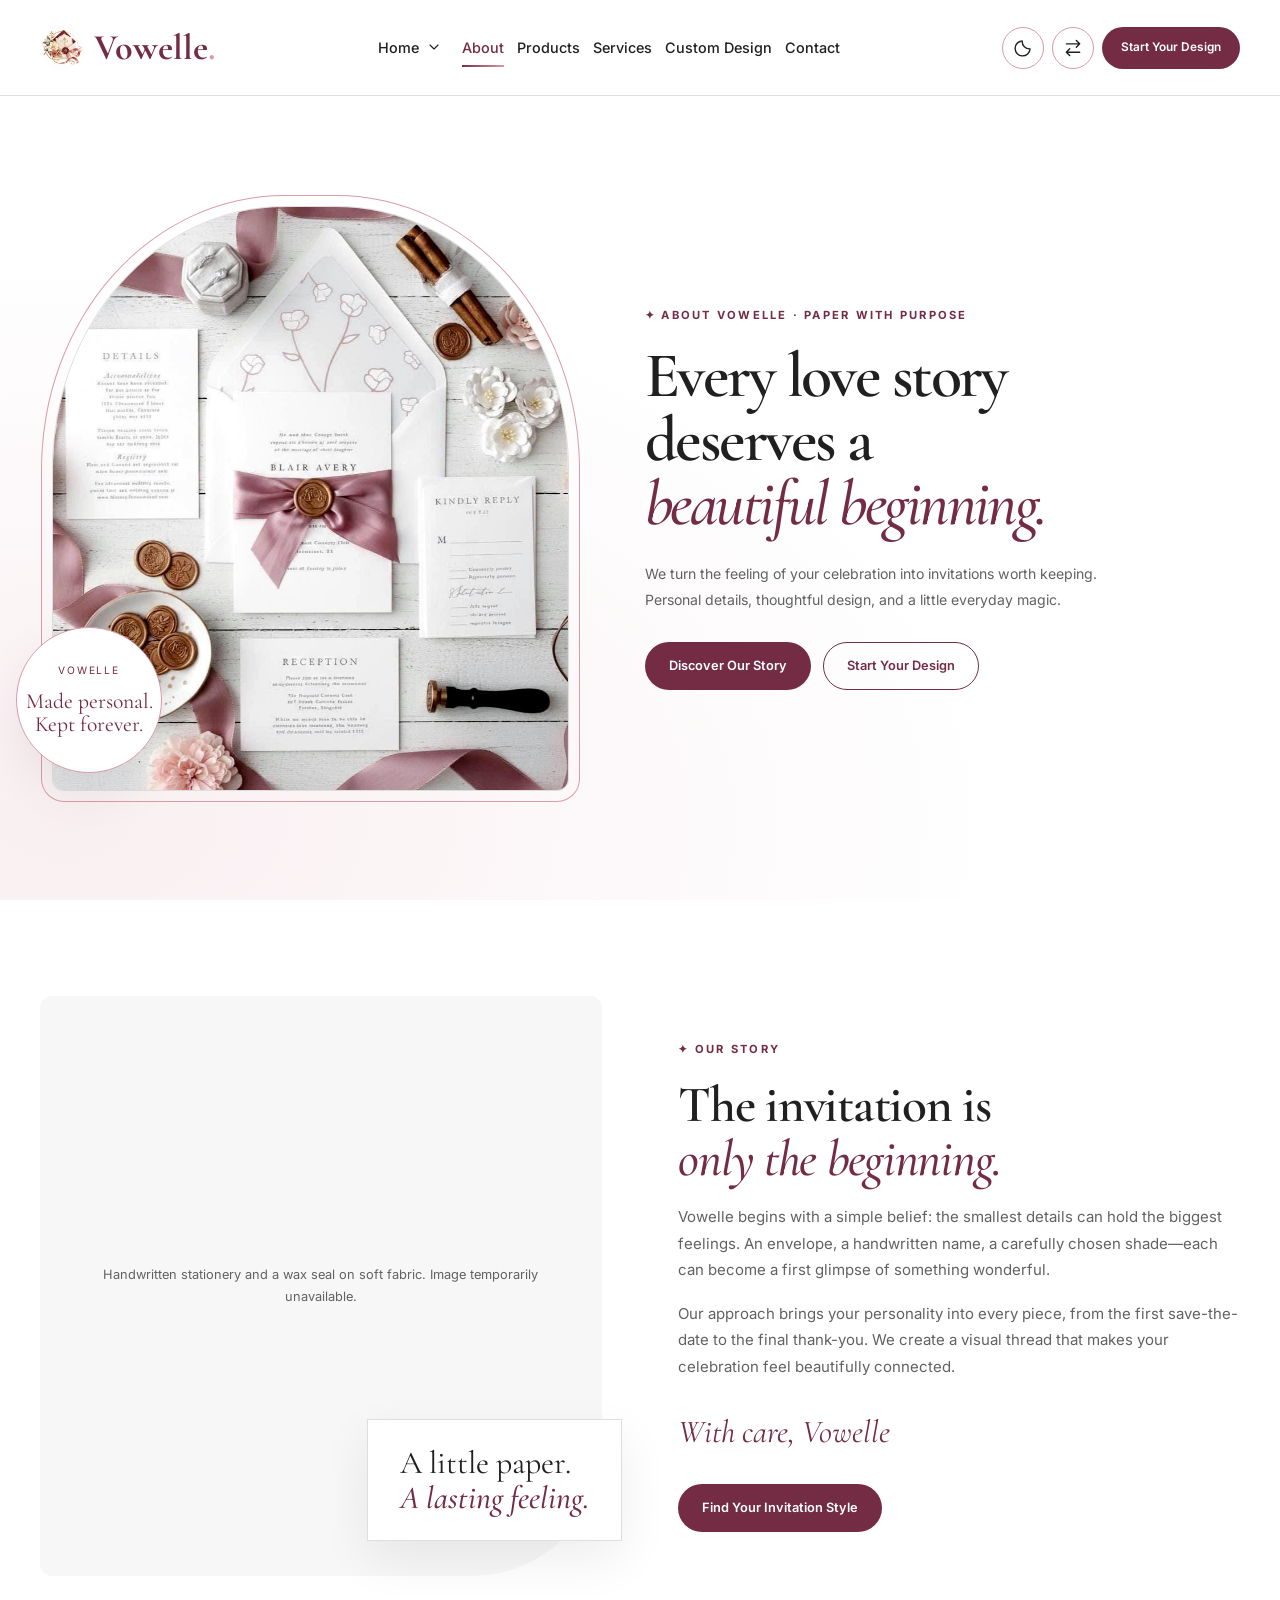
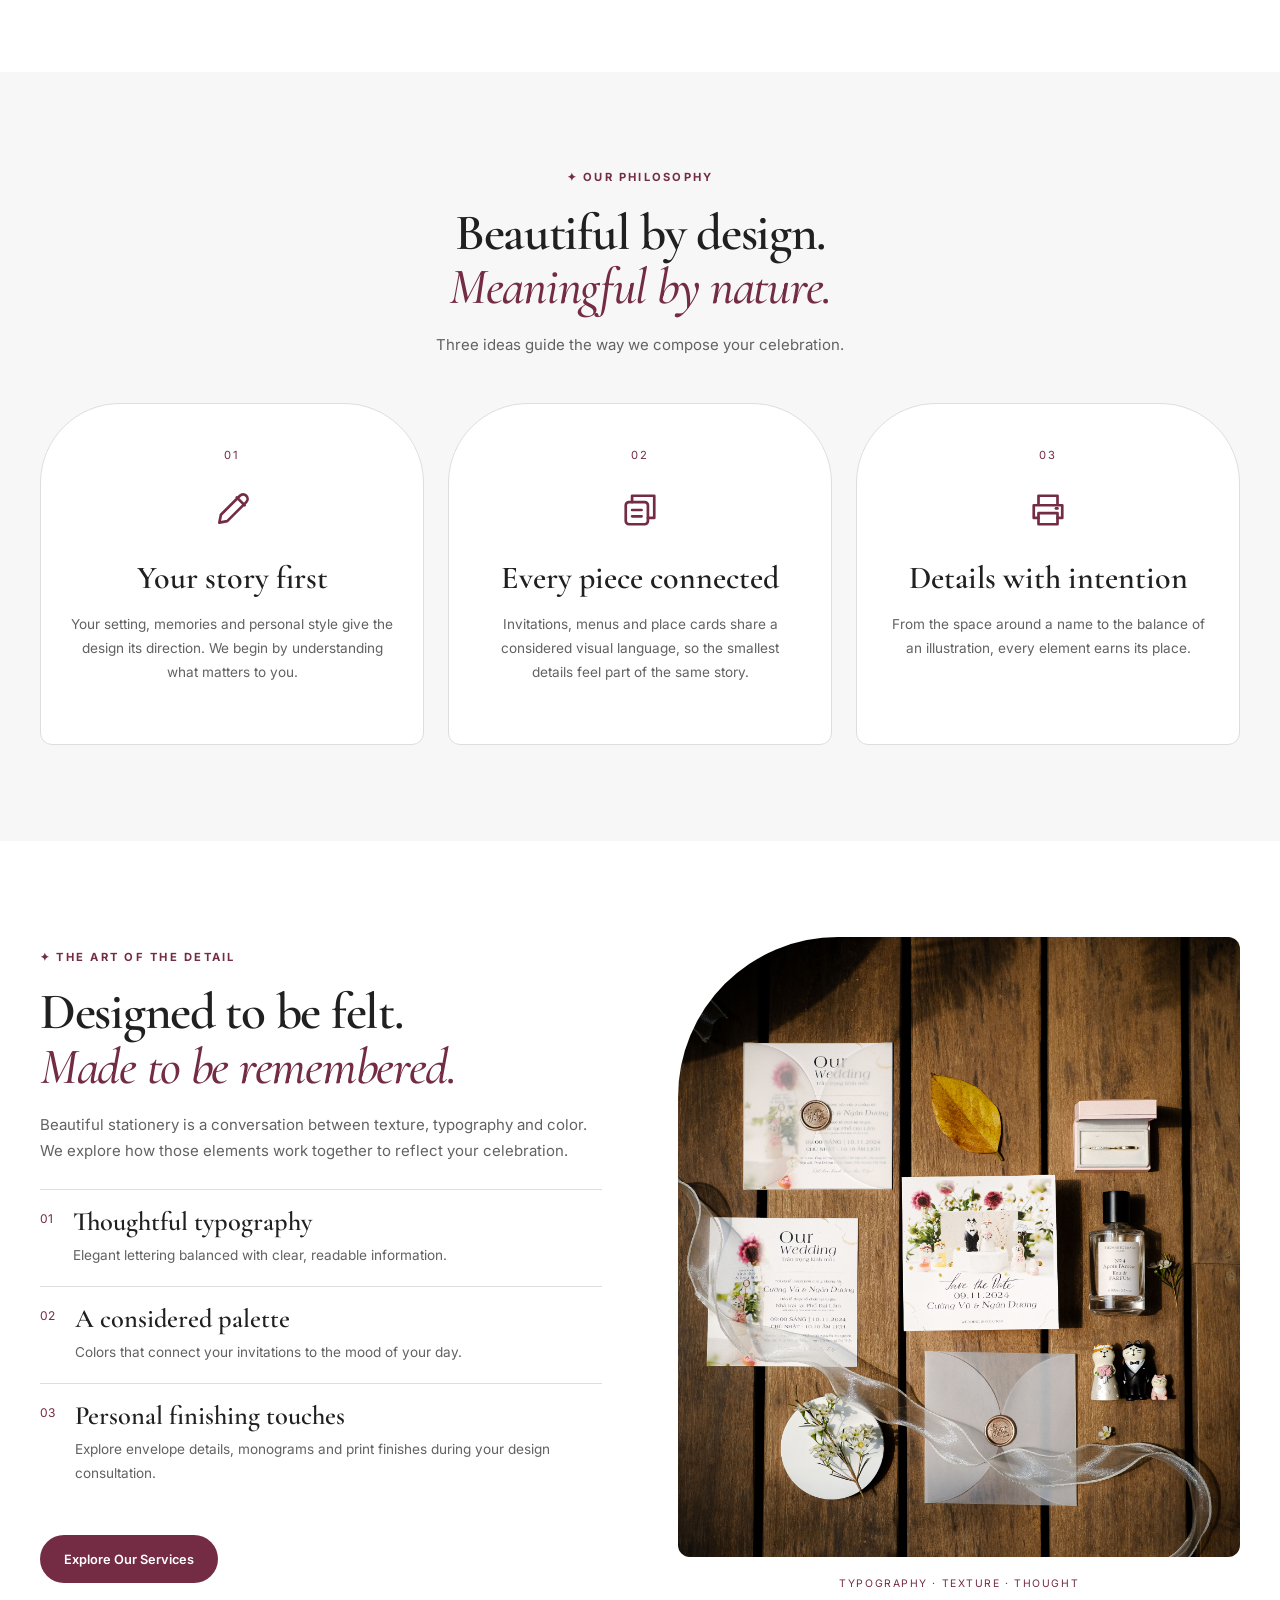
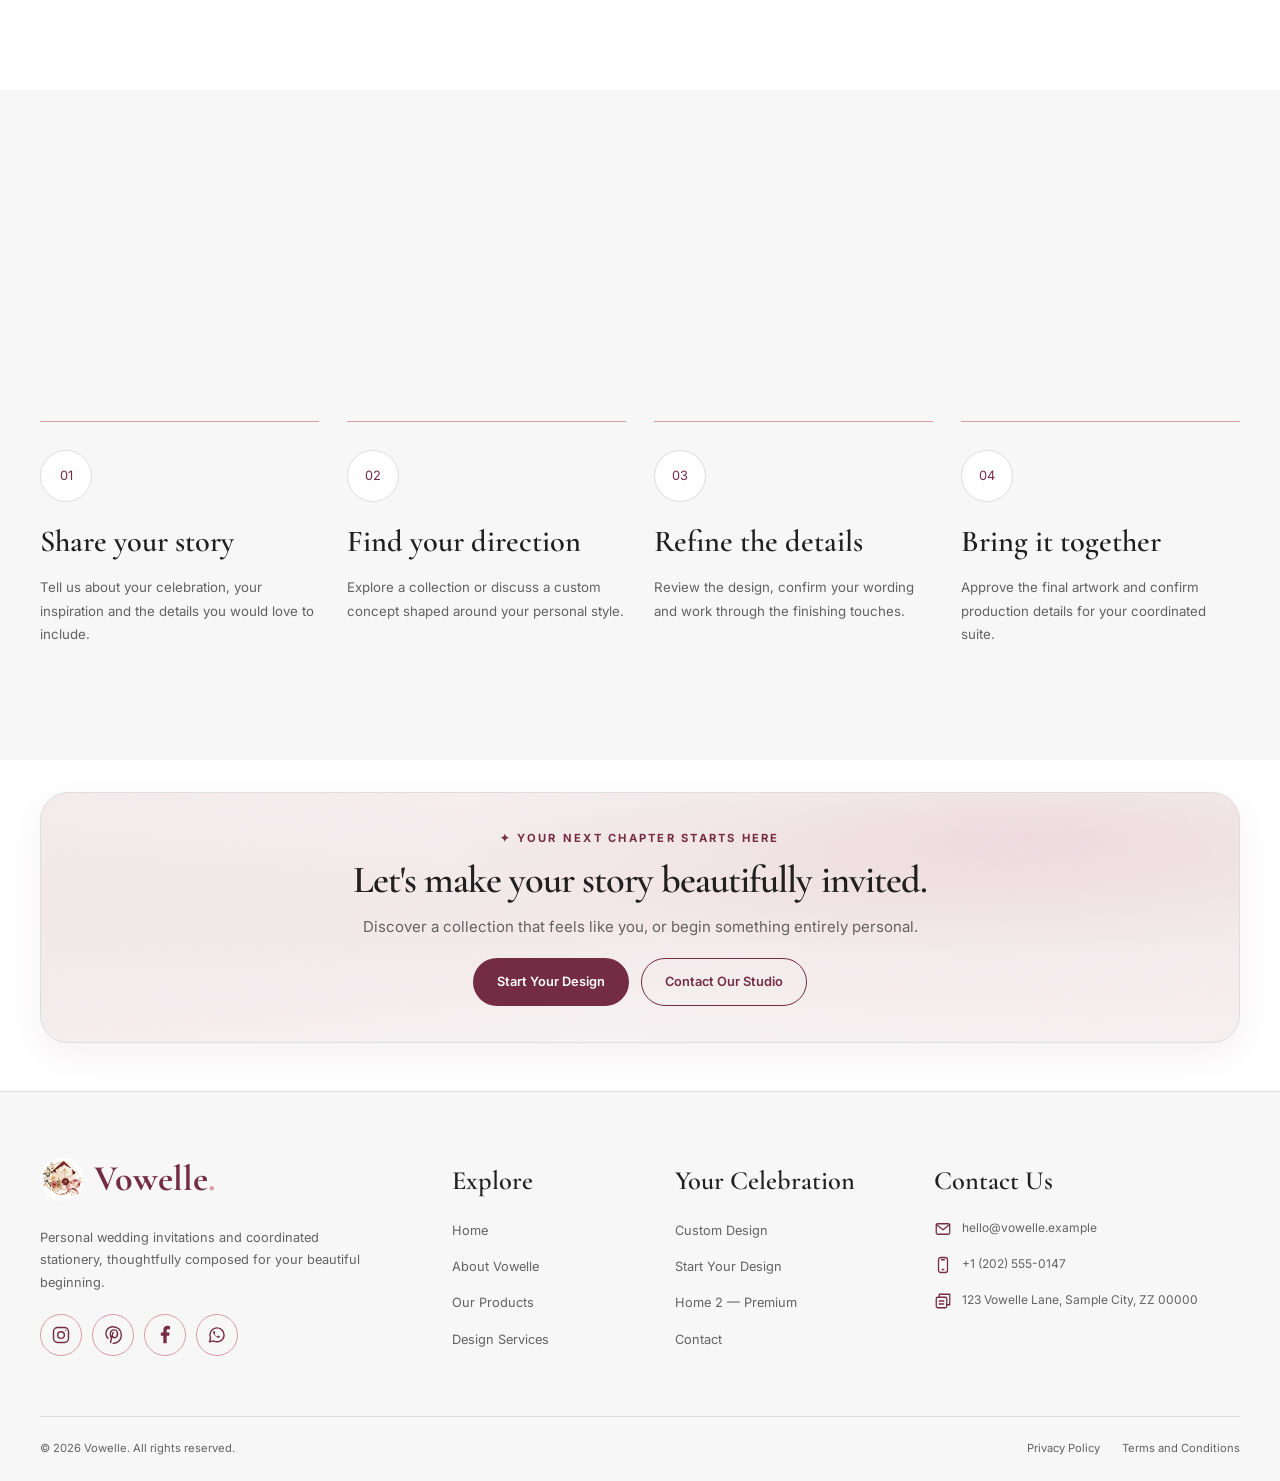
==== commit 5143c18c: "changes update" ====
--- a/about.html
+++ b/about.html
@@ -15,6 +15,7 @@
         href="https://fonts.googleapis.com/css2?family=Cormorant+Garamond:wght@400;500;600;700&family=Inter:wght@400;500;600;700&display=swap"
         rel="stylesheet">
     <link rel="stylesheet" href="about.css">
+    <link rel="stylesheet" href="final-cta.css">
     <script src="about.js" defer></script>
 </head>
 
@@ -257,7 +258,7 @@
                 </div>
                 <div class="craft-composition reveal">
                     <div class="image-wrap craft-photo"><img
-                            src="https://images.pexels.com/photos/13106764/pexels-photo-13106764.jpeg?auto=compress&amp;cs=tinysrgb&amp;w=1400"
+                            src="./images/wed card 1.jpg"
                             alt="Elegant invitation with a dark envelope and wax seal" width="1000" height="1200"
                             loading="lazy"></div><span class="craft-caption">Typography · Texture · Thought</span>
                 </div>
@@ -292,30 +293,6 @@
                 </ol>
             </div>
         </section>
-        <!-- 7. Our promise -->
-        <section class="section about-promise" aria-labelledby="promiseTitle">
-            <div class="container promise-grid">
-                <div class="reveal">
-                    <p class="eyebrow">✦ The Vowelle promise</p>
-                    <h2 id="promiseTitle">Your celebration.<br>Your personality.<br><em>Our thoughtful attention.</em>
-                    </h2>
-                </div>
-                <div class="promise-items reveal">
-                    <article>
-                        <h3>A personal conversation</h3>
-                        <p>We make room for your ideas, your questions and the details that matter most.</p>
-                    </article>
-                    <article>
-                        <h3>Clarity along the way</h3>
-                        <p>Design scope, revisions and production choices are discussed before you move forward.</p>
-                    </article>
-                    <article>
-                        <h3>A considered final review</h3>
-                        <p>Names, dates and wording deserve a careful look. Your approval is part of the journey.</p>
-                    </article>
-                </div>
-            </div>
-        </section>
         <!-- 8. Closing invitation -->
         <section class="final-section" aria-labelledby="finalTitle">
             <div class="container final-grid">
@@ -392,17 +369,16 @@
             </div>
             <div>
                 <h3>Contact Us</h3>
-                <p class="placeholder-note">Placeholder studio details — replace before publishing.</p>
                 <ul class="contact-list">
                     <li><svg class="icon" aria-hidden="true">
                             <use href="#mail" />
                         </svg><a href="mailto:hello@vowelle.example">hello@vowelle.example</a></li>
                     <li><svg class="icon" aria-hidden="true">
-                            <use href="#phone" />
-                        </svg><span>Phone: add your studio number</span></li>
+                        <use href="#phone" />
+                    </svg><a href="tel:+12025550147">+1 (202) 555-0147</a></li>
                     <li><svg class="icon" aria-hidden="true">
-                            <use href="#suite" />
-                        </svg><span>Address: add your studio location</span></li>
+                        <use href="#suite" />
+                    </svg><span>123 Vowelle Lane, Sample City, ZZ 00000</span></li>
                 </ul>
             </div>
         </div>
--- a/about.css
+++ b/about.css
@@ -1618,7 +1618,16 @@
 
 .process-step {
     border-block-start: 1px solid var(--secondary);
-    padding-block-start: 28px
+    padding-block-start: 28px;
+    transition: transform .3s ease, box-shadow .3s ease, border-color .3s ease
+}
+
+.process-step:hover,
+.process-step:focus-within {
+    transform: translateY(-6px);
+    border-block-start-color: var(--primary);
+    box-shadow: var(--shadow);
+    transition-delay: 0s
 }
 
 .process-step>span {
@@ -1631,7 +1640,28 @@
     color: var(--accent-text);
     font-size: .8rem;
     margin-block-end: 24px;
-    background: var(--card)
+    background: var(--card);
+    transition: color .3s ease, background-color .3s ease, border-color .3s ease, transform .3s ease
+}
+
+.process-step:hover>span,
+.process-step:focus-within>span {
+    color: #fff;
+    background: var(--primary);
+    border-color: var(--primary);
+    transform: scale(1.08)
+}
+
+.process-step.reveal-ready.is-visible:nth-child(2) {
+    transition-delay: .12s
+}
+
+.process-step.reveal-ready.is-visible:nth-child(3) {
+    transition-delay: .24s
+}
+
+.process-step.reveal-ready.is-visible:nth-child(4) {
+    transition-delay: .36s
 }
 
 .process-step h3 {
--- a/final-cta.css
+++ b/final-cta.css
@@ -0,0 +1,129 @@
+.final-section {
+  position: relative;
+  isolation: isolate;
+  overflow: hidden;
+  width: min(1200px, calc(100% - 64px));
+  margin: 32px auto 48px;
+  padding: 36px clamp(24px, 4vw, 56px);
+  border: 1px solid var(--border);
+  border-radius: 28px;
+  background:
+    radial-gradient(ellipse at 82% 18%, rgb(217 155 168 / 24%), transparent 42%),
+    linear-gradient(120deg, rgb(217 155 168 / 12%), transparent 52%, rgb(217 155 168 / 8%)),
+    var(--bg-alt);
+  color: var(--text);
+  box-shadow: 0 12px 34px rgb(116 44 69 / 7%);
+  transition: transform .35s ease, border-color .35s ease, box-shadow .35s ease;
+}
+
+.final-section::before {
+  content: "";
+  position: absolute;
+  z-index: -1;
+  inset: -40%;
+  pointer-events: none;
+  background: radial-gradient(ellipse at 50% 50%, rgb(217 155 168 / 16%), transparent 58%);
+  animation: final-cta-glow 10s ease-in-out infinite alternate;
+}
+
+.final-grid {
+  position: relative;
+  z-index: 1;
+  display: block;
+  width: 100%;
+  max-width: none;
+  padding: 0;
+}
+
+.final-copy {
+  max-width: 920px;
+  margin-inline: auto;
+  text-align: center;
+}
+
+.final-copy h2 {
+  font-size: clamp(1.9rem, 3vw, 3rem);
+  line-height: 1.12;
+  margin-block: 10px 12px;
+}
+
+.final-copy > p:not(.eyebrow) {
+  max-width: 660px;
+  margin: 0 auto 18px;
+}
+
+.final-copy .eyebrow {
+  margin: 0;
+  color: var(--accent-text);
+}
+
+.final-copy .button-row {
+  justify-content: center;
+  margin-block-start: 0;
+}
+
+.final-copy .button.primary {
+  background: var(--primary);
+  color: #fff;
+}
+
+.final-copy .button.secondary {
+  border-color: var(--accent-text);
+  color: var(--accent-text);
+  background: transparent;
+}
+
+.final-copy .button {
+  transition: transform .25s ease, box-shadow .25s ease, background-color .25s ease,
+    color .25s ease, border-color .25s ease;
+}
+
+@media (hover: hover) {
+  .final-section:hover {
+    transform: translateY(-4px);
+    border-color: var(--secondary);
+    box-shadow: 0 22px 54px rgb(116 44 69 / 16%);
+  }
+
+  .final-section:hover::before {
+    animation-duration: 5s;
+  }
+
+  .final-copy .button:hover {
+    transform: translateY(-3px);
+    box-shadow: 0 10px 24px rgb(116 44 69 / 20%);
+  }
+}
+
+.final-copy .button:active {
+  transform: translateY(0);
+  box-shadow: none;
+}
+
+@keyframes final-cta-glow {
+  from {
+    transform: translate3d(-3%, -2%, 0) scale(.96);
+  }
+
+  to {
+    transform: translate3d(3%, 2%, 0) scale(1.04);
+  }
+}
+
+@media (max-width: 760px) {
+  .final-section {
+    width: calc(100% - 32px);
+    padding: 28px 20px;
+    margin-block: 24px 32px;
+    border-radius: 22px;
+  }
+}
+
+@media (prefers-reduced-motion: reduce) {
+  .final-section,
+  .final-section::before,
+  .final-copy .button {
+    animation: none;
+    transition: none;
+  }
+}
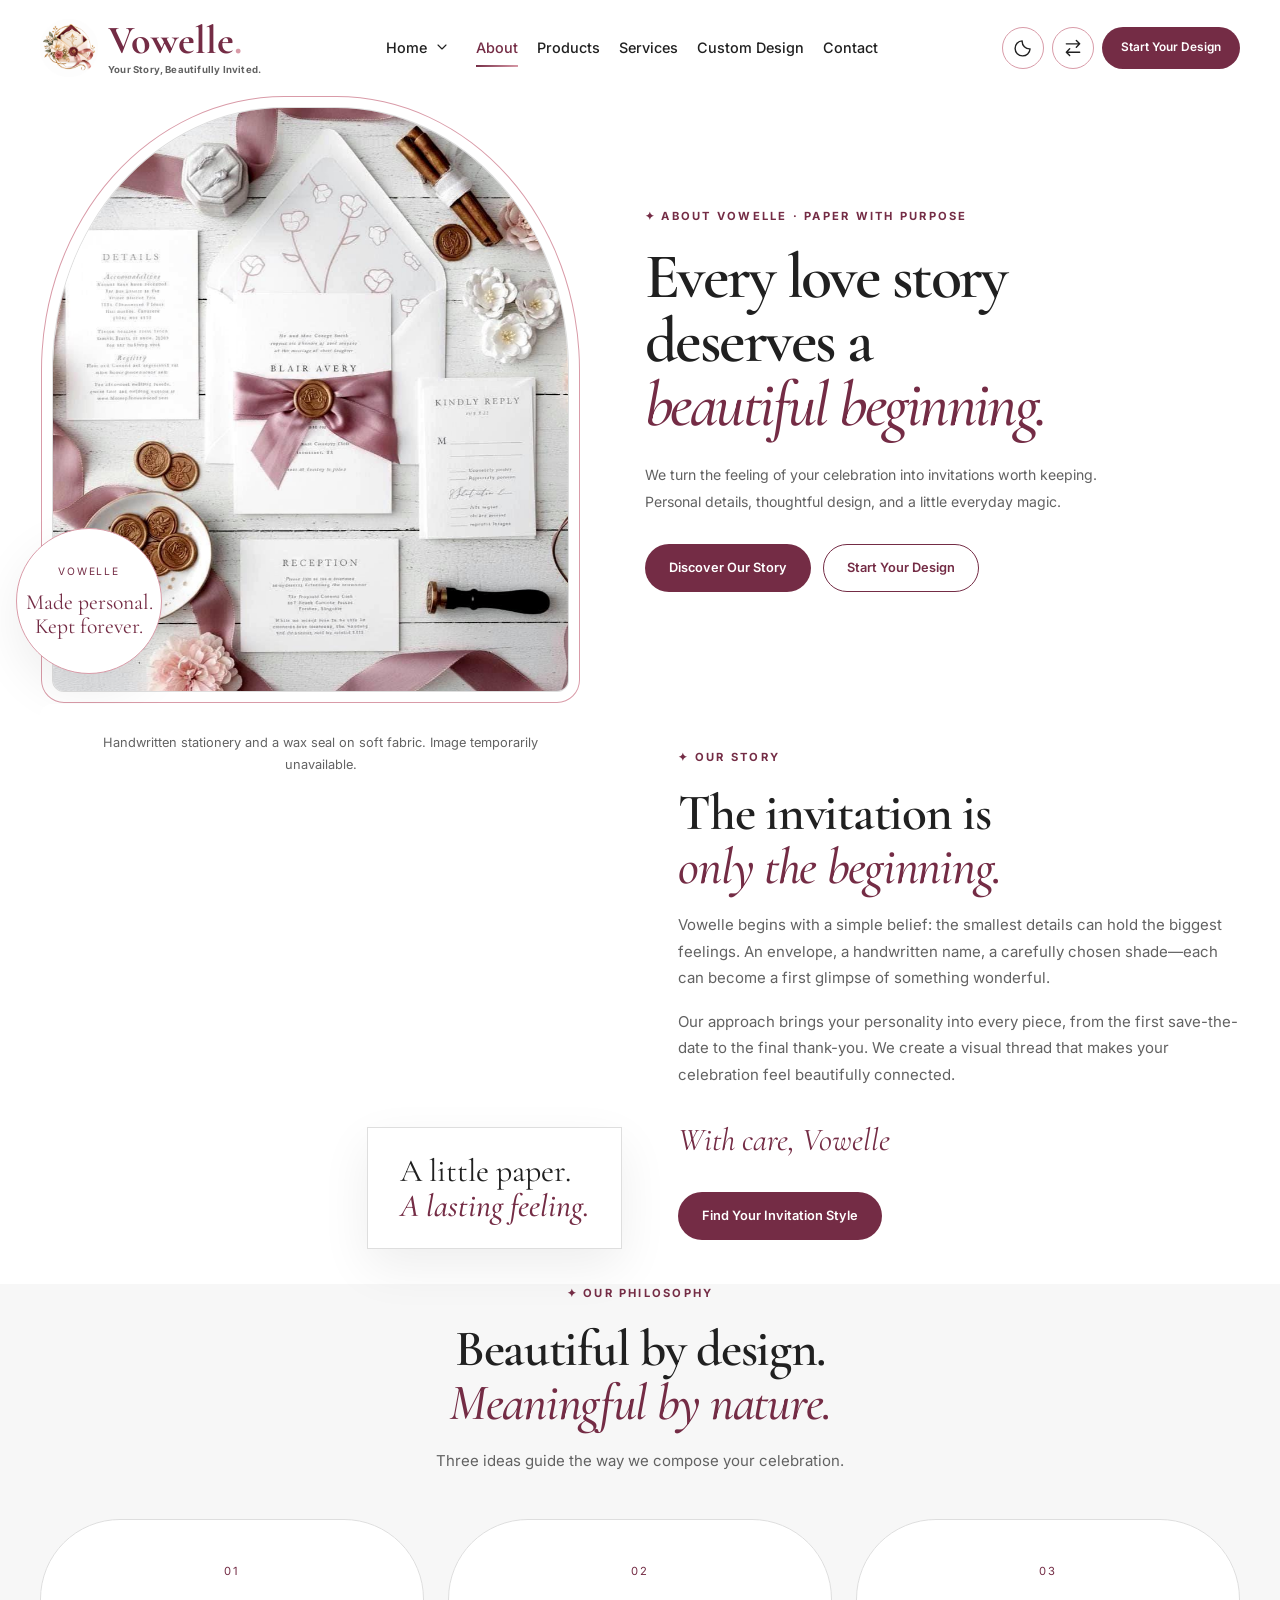
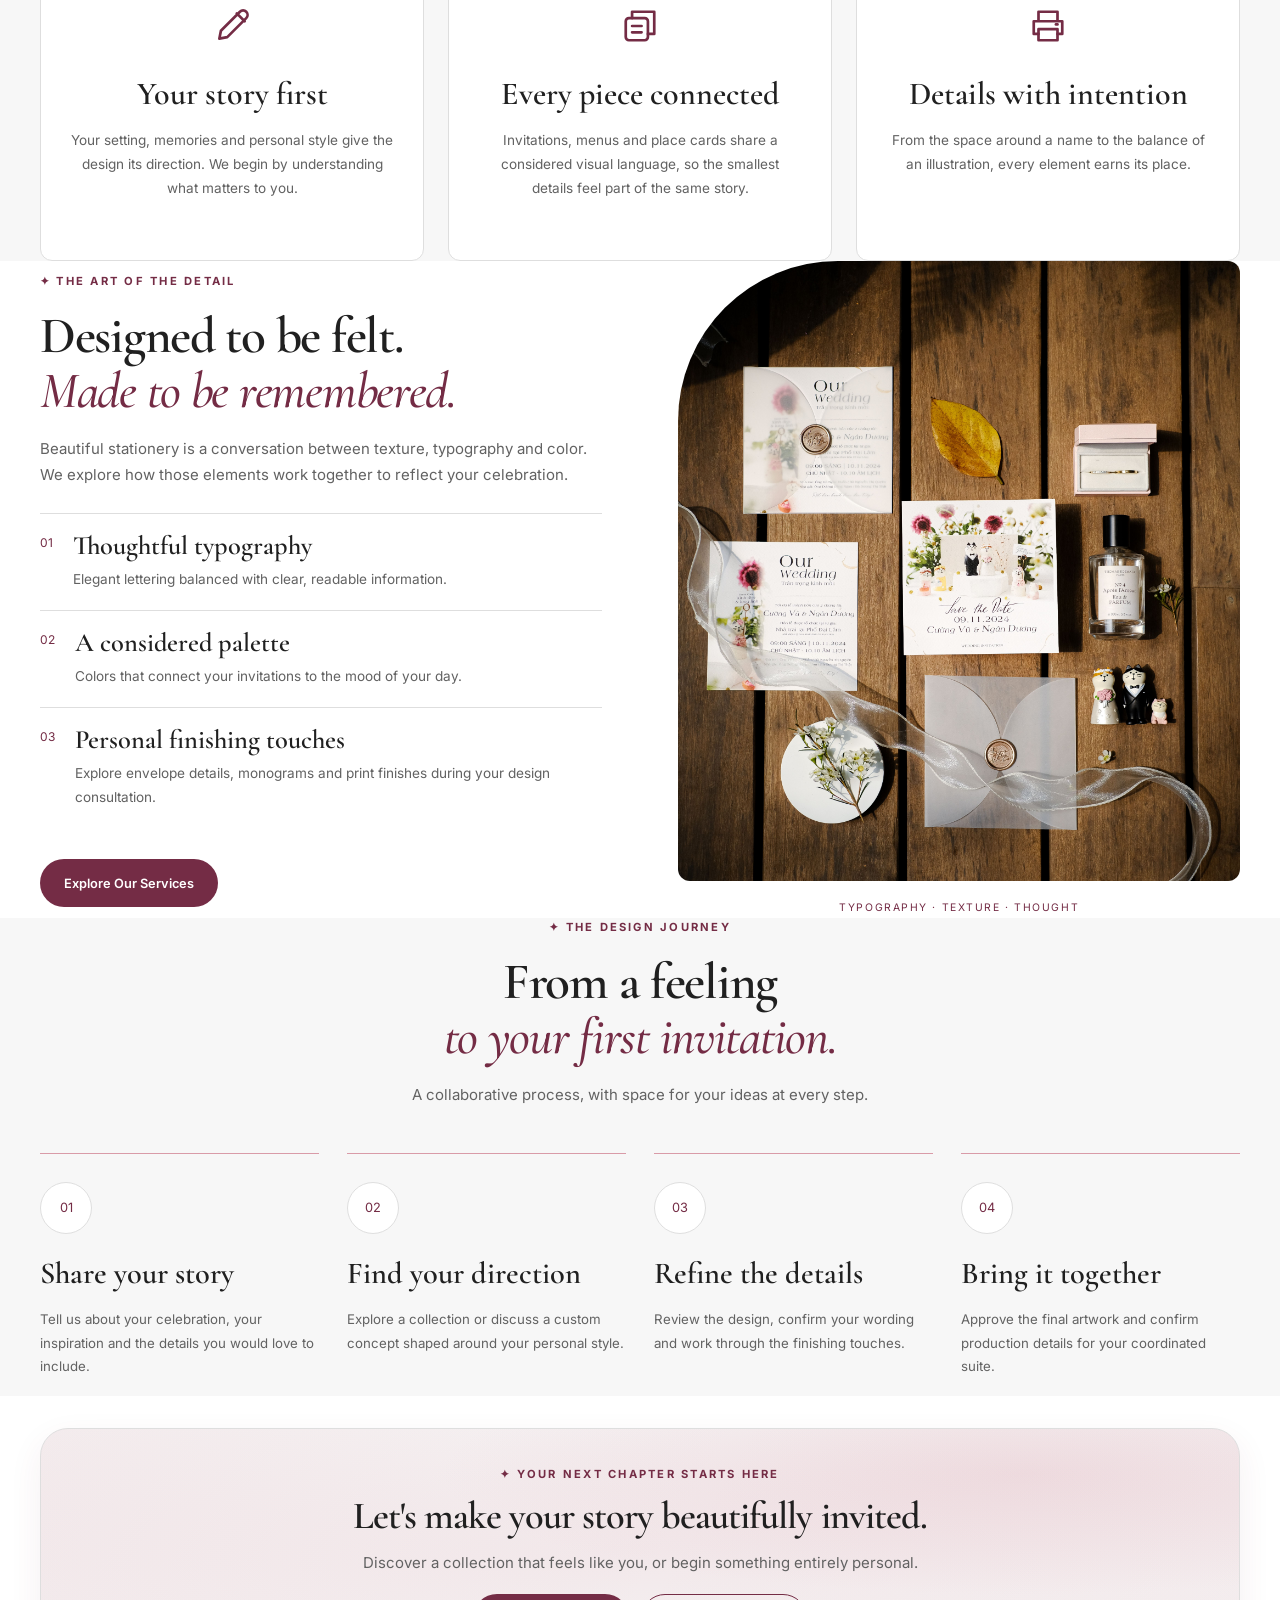
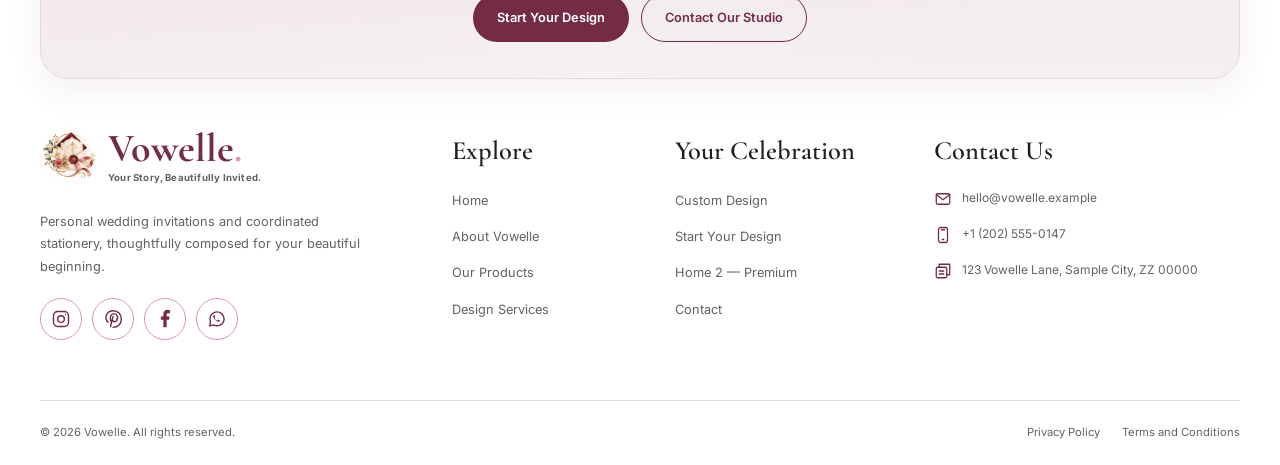
==== commit 2acbb75f: "responsive changes" ====
--- a/about.html
+++ b/about.html
@@ -21,7 +21,7 @@
 
 <body>
     <a class="skip-link" href="#main">Skip to content</a>
-    <!-- Shared inline SVG shapes -->
+    
     <svg class="svg-library" xmlns="http://www.w3.org/2000/svg" aria-hidden="true">
         <symbol id="logo" viewBox="0 0 64 64">
             <rect x="7" y="24" width="50" height="32" rx="5" fill="none" stroke="currentColor" stroke-width="2.3" />
@@ -147,7 +147,7 @@
         </div>
     </header>
     <main id="main">
-        <!-- 1. Full-viewport hero -->
+        
         <section class="about-hero" aria-labelledby="heroTitle">
             <div class="container about-hero-grid">
                 <div class="about-hero-copy">
@@ -167,7 +167,7 @@
                 </div>
             </div>
         </section>
-        <!-- 2. Our story -->
+        
         <section class="section" id="our-story" aria-labelledby="storyTitle">
             <div class="container about-split">
                 <div class="story-composition reveal">
@@ -190,7 +190,7 @@
                 </div>
             </div>
         </section>
-        <!-- 3. Design philosophy -->
+        
         <section class="section soft-section" aria-labelledby="philosophyTitle">
             <div class="container">
                 <div class="section-heading centered reveal">
@@ -226,7 +226,7 @@
                 </div>
             </div>
         </section>
-        <!-- 4. The craft -->
+        
         <section class="section" aria-labelledby="craftTitle">
             <div class="container about-split">
                 <div class="reveal">
@@ -264,7 +264,7 @@
                 </div>
             </div>
         </section>
-        <!-- 5. Design journey -->
+        
         <section class="section soft-section" aria-labelledby="processTitle">
             <div class="container">
                 <div class="section-heading centered reveal">
@@ -293,7 +293,7 @@
                 </ol>
             </div>
         </section>
-        <!-- 8. Closing invitation -->
+        
         <section class="final-section" aria-labelledby="finalTitle">
             <div class="container final-grid">
                 <div class="final-copy reveal">
@@ -321,7 +321,7 @@
                 <p>Personal wedding invitations and coordinated stationery, thoughtfully composed for your beautiful
                     beginning.
                 </p>
-                <!-- Replace data-url values with your own verified social URLs. -->
+                
                 <div class="social-links" aria-label="Social links">
                     <a class="social-link" href="#socialNotice" data-url="" data-name="Instagram"
                         aria-label="Instagram — destination pending">
--- a/about.css
+++ b/about.css
@@ -244,7 +244,7 @@
     text-underline-offset: 5px;
 }
 
-/* Header */
+/
 .site-header {
     position: sticky;
     inset-block-start: 0;
@@ -461,7 +461,7 @@
     display: none;
 }
 
-/* Hero */
+/
 .hero {
     min-height: calc(100svh - var(--header-height));
     display: flex;
@@ -577,7 +577,7 @@
     color: var(--muted);
 }
 
-/* Sections and cards */
+/
 .section {
     padding-block: 96px;
 }
@@ -895,7 +895,7 @@
     border-radius: 8px 120px 8px 8px;
 }
 
-/* Image failures retain layout and a readable fallback */
+/
 .image-wrap.image-failed {
     display: grid;
     place-items: center;
@@ -911,7 +911,7 @@
     font-size: .8rem;
 }
 
-/* Footer */
+/
 .site-footer {
     background: var(--footer-bg);
     border-block-start: 1px solid var(--border);
@@ -1028,7 +1028,7 @@
     color: var(--muted);
 }
 
-/* Reveal effects only hide content when an observer is running */
+/
 .reveal-ready {
     opacity: 0;
     transform: translateY(22px);
@@ -1040,7 +1040,7 @@
     transform: translateY(0);
 }
 
-/* RTL */
+/
 [dir="rtl"] .image-caption {
     transform: rotate(4deg);
 }
@@ -1057,7 +1057,7 @@
     border-radius: 120px 8px 8px 8px;
 }
 
-/* Responsive */
+/
 @media (max-width: 1320px) {
     .header-inner {
         gap: 14px;
@@ -1387,7 +1387,7 @@
     }
 }
 
-/* ABOUT PAGE — independent styling; homepage header and footer retained above. */
+/
 .about-hero {
     min-height: calc(100svh - var(--header-height));
     display: flex;
@@ -2066,4 +2066,42 @@
         opacity: 1;
         transform: none
     }
+}
+
+@media (max-width: 1120px) {
+    .site-header .brand-copy small {
+        display: block;
+    }
+}
+
+@media (max-width: 540px) {
+    .site-header .brand {
+        flex-shrink: 1;
+        min-width: 0;
+        gap: 7px;
+    }
+
+    .site-header .brand-copy {
+        min-width: 0;
+    }
+
+    .site-header .brand-copy small {
+        font-size: .52rem;
+    }
+}
+
+@media (max-width: 380px) {
+    .site-header .brand-logo {
+        width: 34px;
+        height: 34px;
+    }
+
+    .site-header .brand-copy strong {
+        font-size: 1.8rem;
+    }
+
+    .site-header .icon-button {
+        width: 34px;
+        height: 34px;
+    }
 }
